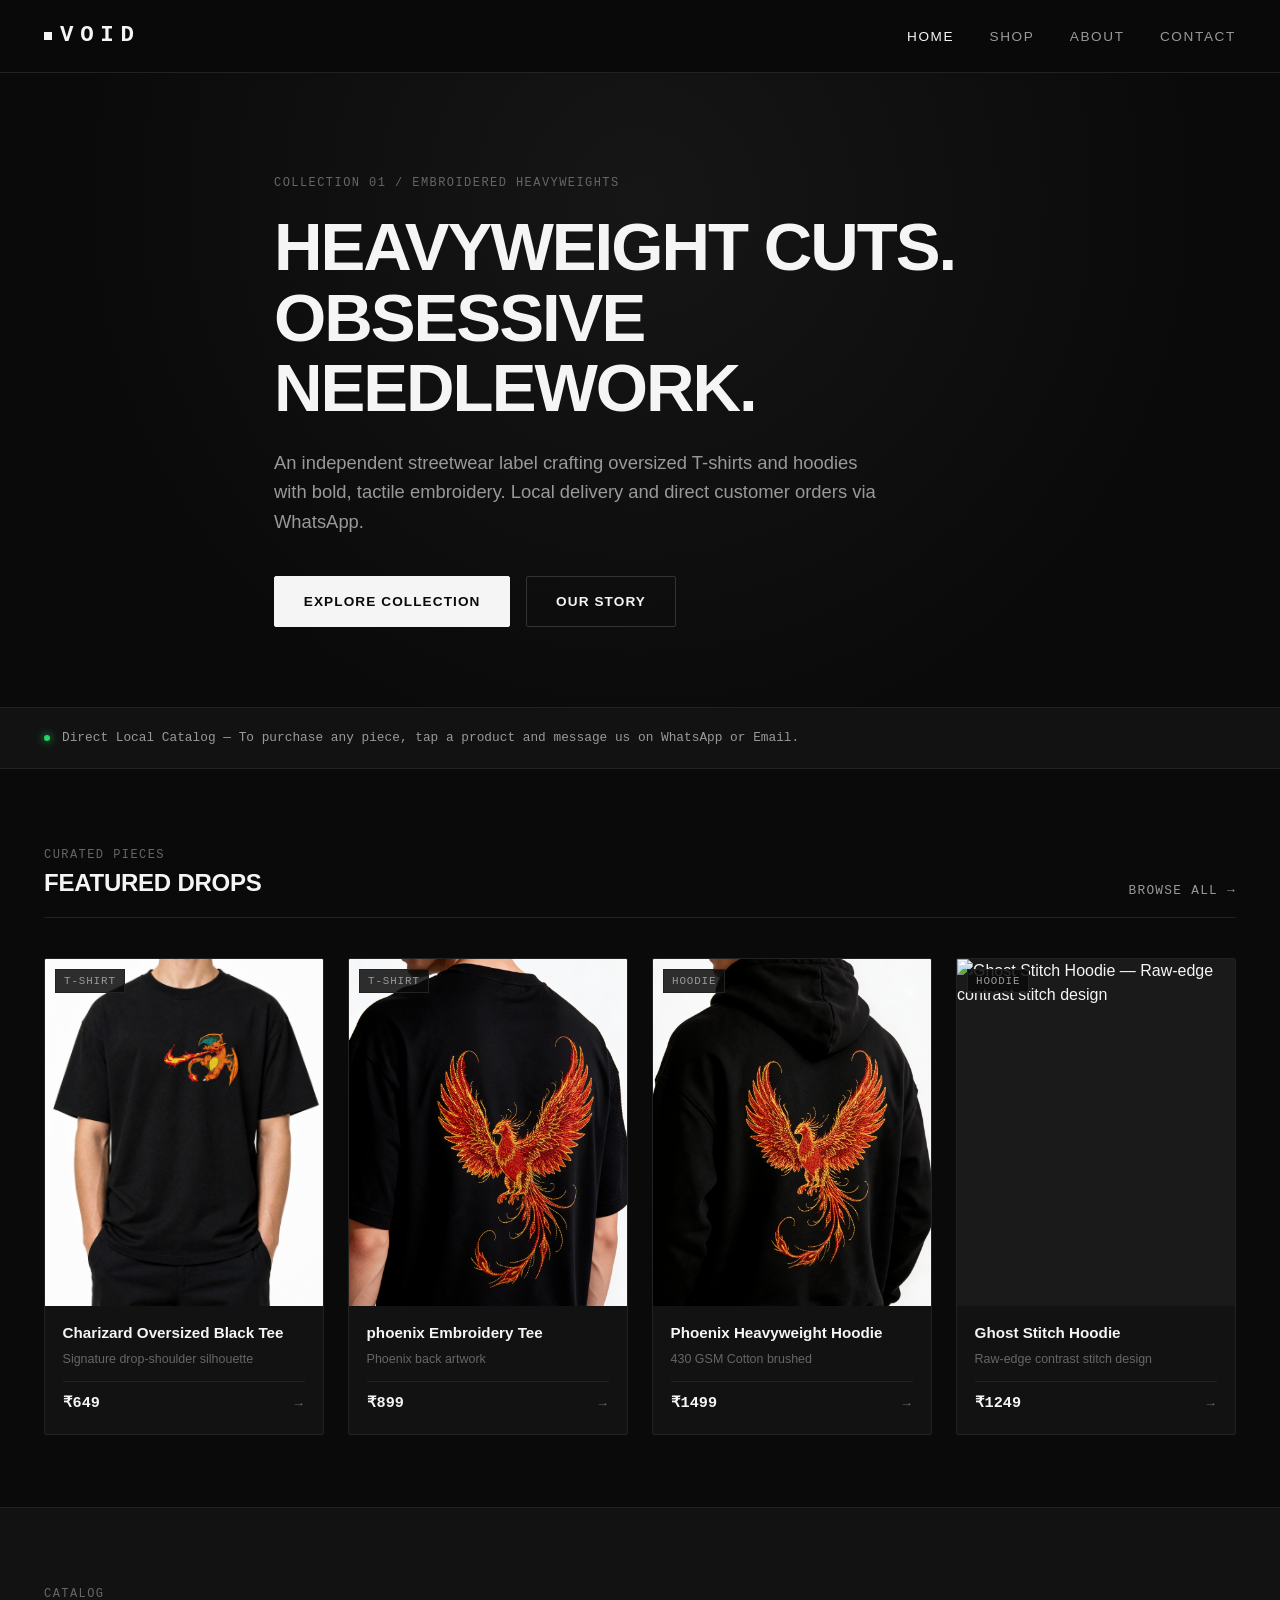
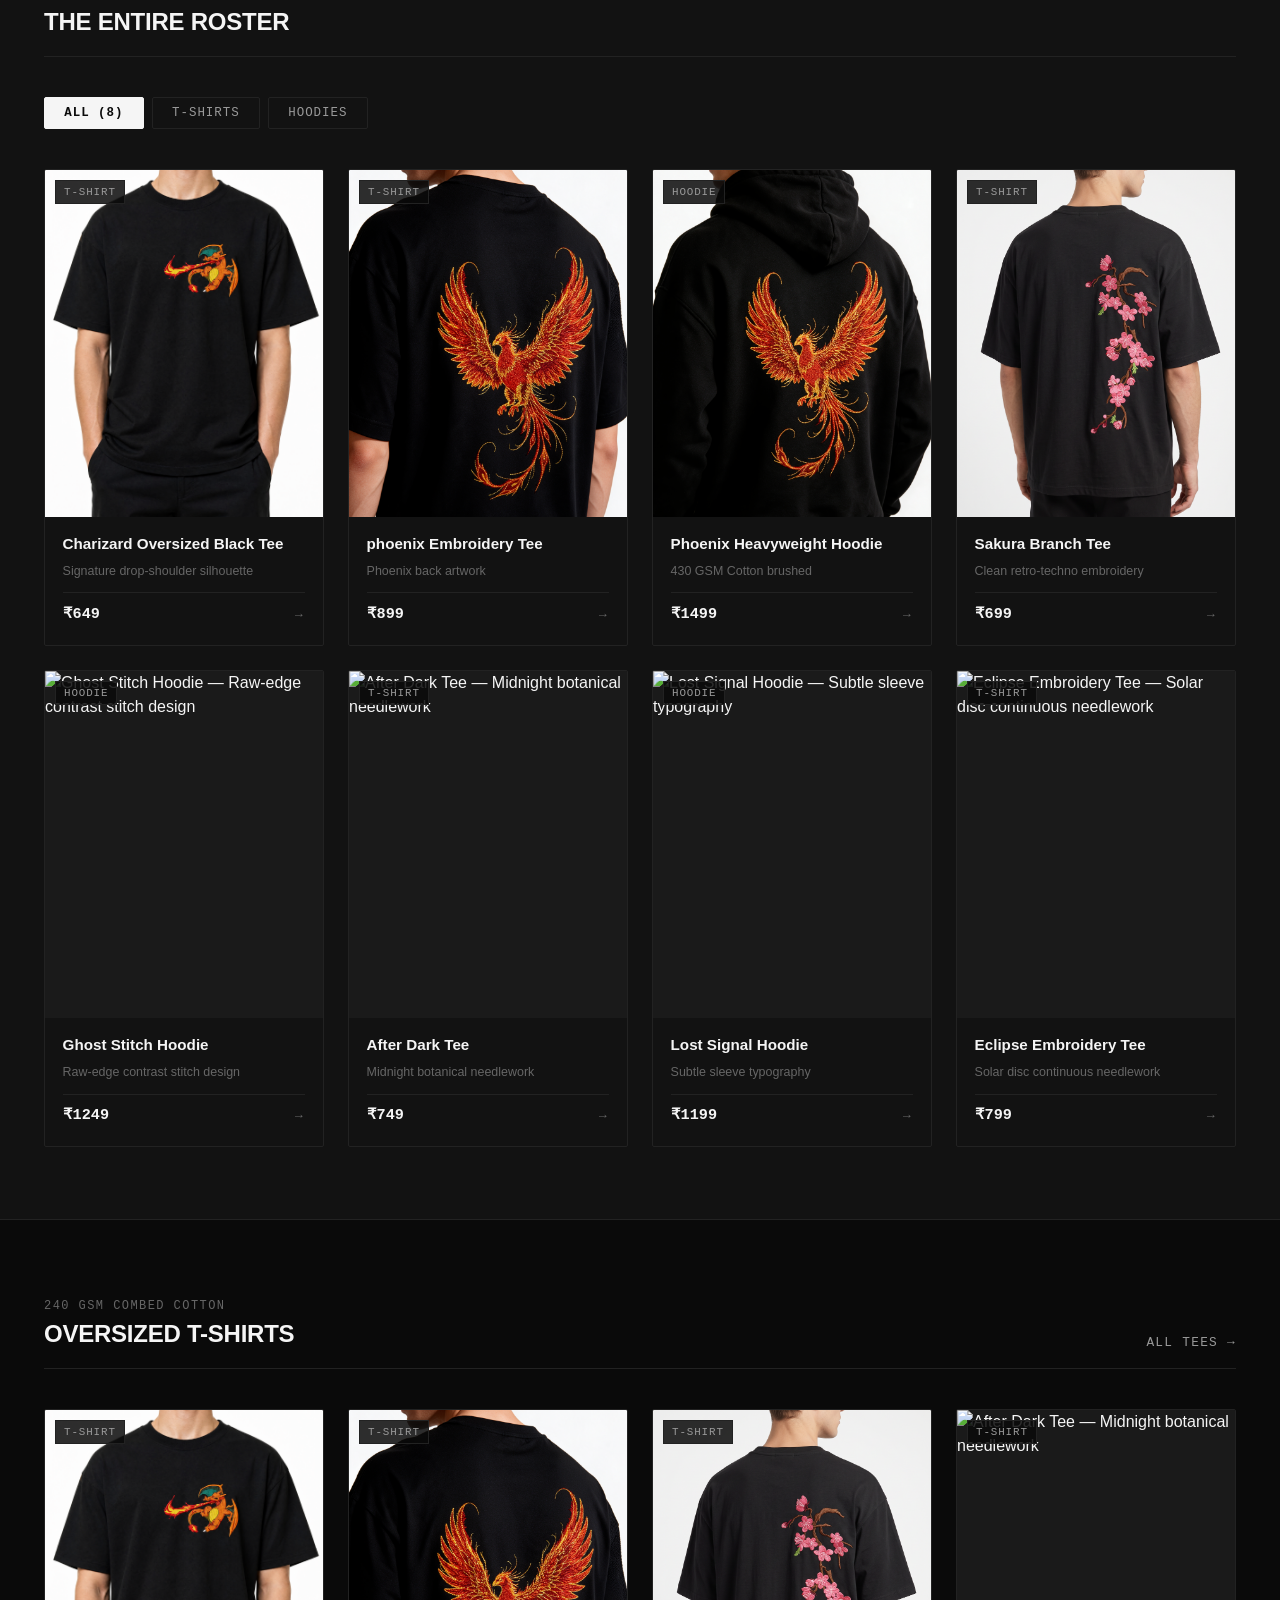
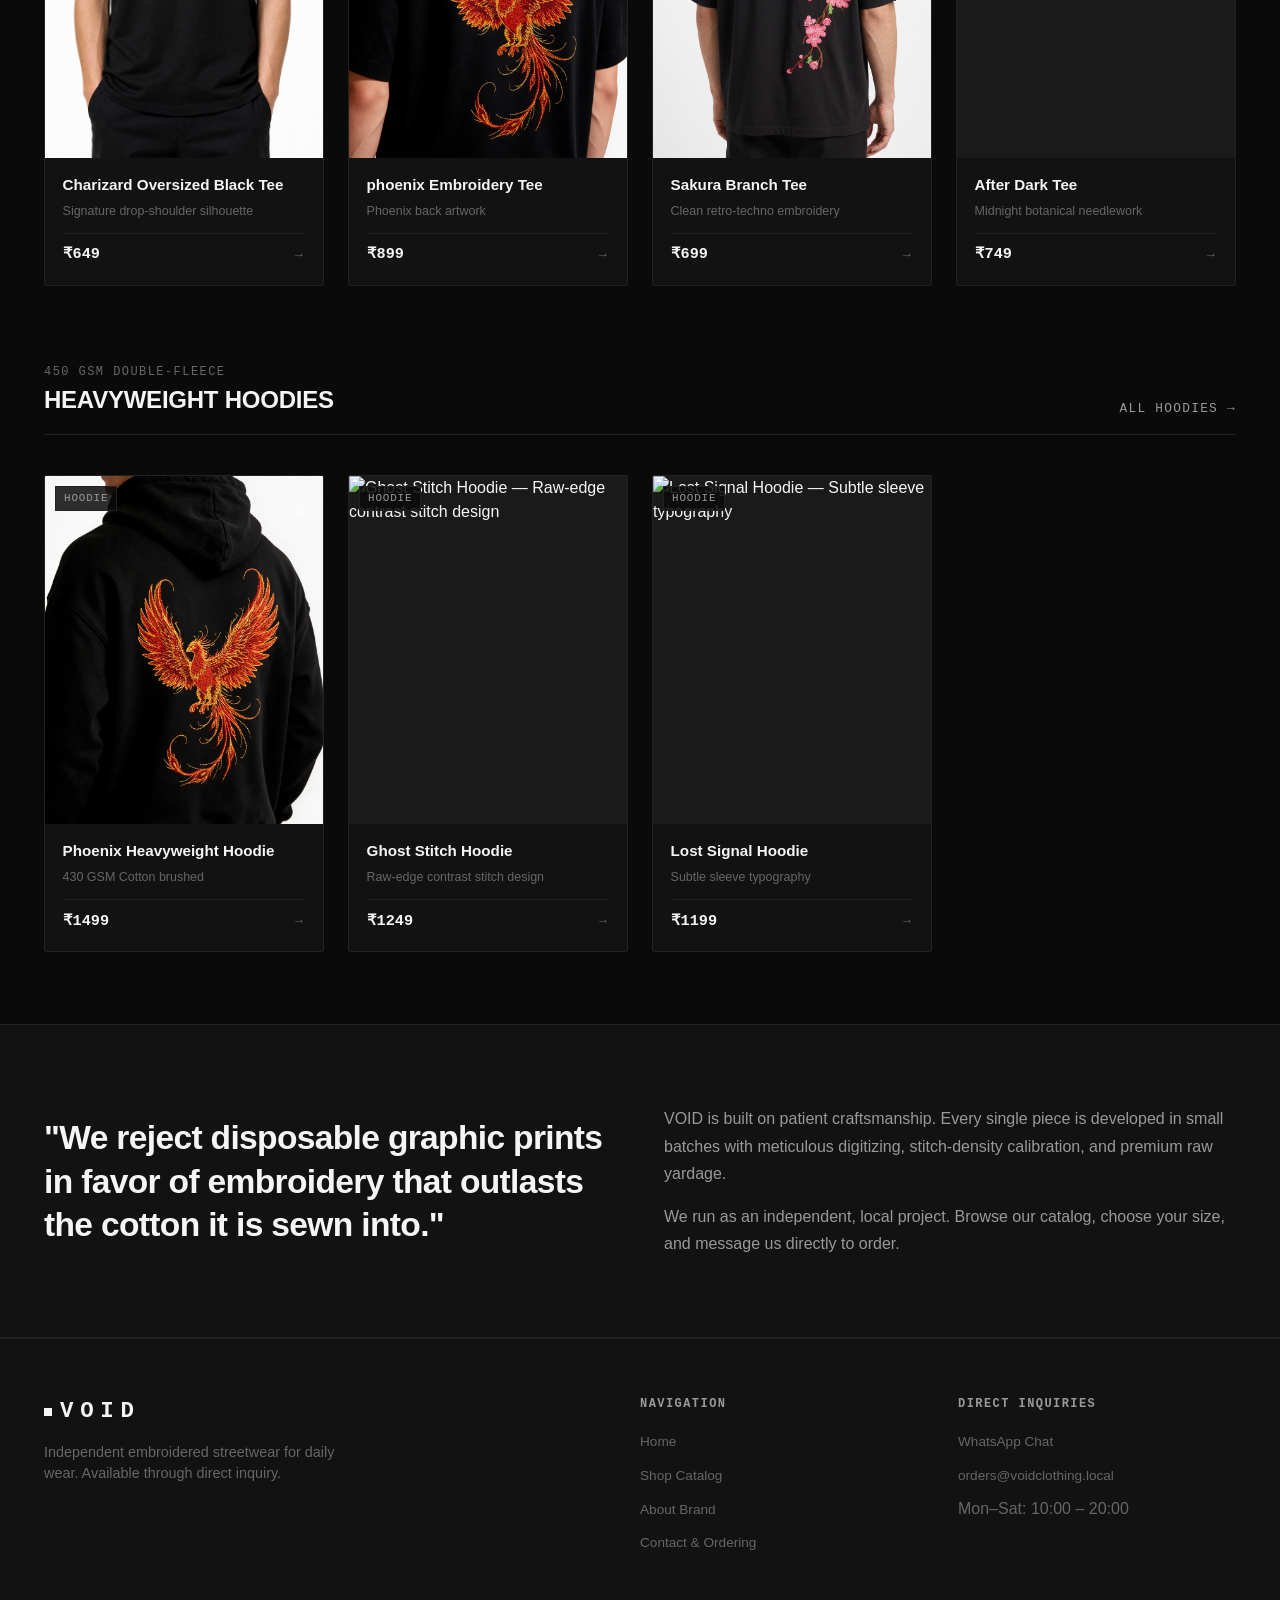
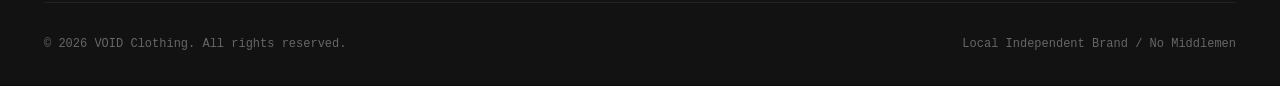
==== index.html @ 559bac2e "Initial commit" ====
<!DOCTYPE html>
<html lang="en">
<head>
  <meta charset="UTF-8">
  <meta name="viewport" content="width=device-width, initial-scale=1.0">
  <title>VOID — Modern Embroidered Streetwear</title>
  <meta name="description" content="VOID is an independent clothing label focused on oversized embroidered T-shirts and heavyweight hoodies. Catalog for local sales.">
  <link rel="stylesheet" href="css/style.css">
</head>
<body>

  <!-- Navigation -->
  <header class="site-header">
    <div class="container nav-wrapper">
      <a href="index.html" class="brand-logo" aria-label="VOID Home">VOID</a>
      <button class="nav-toggle" aria-label="Toggle navigation menu" aria-expanded="false">
        <span></span>
        <span></span>
      </button>
      <nav>
        <ul class="nav-links">
          <li><a href="index.html" class="nav-link active">Home</a></li>
          <li><a href="shop.html" class="nav-link">Shop</a></li>
          <li><a href="about.html" class="nav-link">About</a></li>
          <li><a href="contact.html" class="nav-link">Contact</a></li>
        </ul>
      </nav>
    </div>
  </header>

  <main>
    <!-- Hero Section -->
    <section class="hero">
      <div class="container hero-content">
        <span class="mono-tag">Collection 01 / Embroidered Heavyweights</span>
        <h1 class="hero-headline">Heavyweight cuts.<br>Obsessive needlework.</h1>
        <p class="hero-description">
          An independent streetwear label crafting oversized T-shirts and hoodies with bold, tactile embroidery. Local delivery and direct customer orders via WhatsApp.
        </p>
        <div class="hero-actions">
          <a href="shop.html" class="btn btn-primary">Explore Collection</a>
          <a href="about.html" class="btn btn-outline">Our Story</a>
        </div>
      </div>
    </section>

    <!-- Notice Banner -->
    <aside class="local-notice-strip">
      <div class="container" style="display:flex; align-items:center; gap:0.75rem;">
        <span class="indicator-dot"></span>
        <span>Direct Local Catalog — To purchase any piece, tap a product and message us on WhatsApp or Email.</span>
      </div>
    </aside>

    <!-- Featured Section -->
    <section class="section">
      <div class="container">
        <div class="section-header">
          <div>
            <span class="mono-tag">Curated Pieces</span>
            <h2 class="section-title">Featured Drops</h2>
          </div>
          <a href="shop.html" class="view-all-link">Browse All →</a>
        </div>
        <div id="featured-grid" class="product-grid"></div>
      </div>
    </section>

    <!-- Catalog Section with Category Filter -->
    <section id="catalog" class="section" style="background-color: var(--bg-surface); border-top: 1px solid var(--border-subtle); border-bottom: 1px solid var(--border-subtle);">
      <div class="container">
        <div class="section-header">
          <div>
            <span class="mono-tag">Catalog</span>
            <h2 class="section-title">The Entire Roster</h2>
          </div>
        </div>

        <div class="filter-tabs">
          <button class="filter-btn active" data-category="all" type="button">All (8)</button>
          <button class="filter-btn" data-category="t-shirts" type="button">T-Shirts</button>
          <button class="filter-btn" data-category="hoodies" type="button">Hoodies</button>
        </div>

        <div id="shop-grid" class="product-grid"></div>
      </div>
    </section>

    <!-- T-Shirts Specific Showcase -->
    <section class="section">
      <div class="container">
        <div class="section-header">
          <div>
            <span class="mono-tag">240 GSM Combed Cotton</span>
            <h2 class="section-title">Oversized T-Shirts</h2>
          </div>
          <a href="shop.html" class="view-all-link">All Tees →</a>
        </div>
        <div id="tshirts-grid" class="product-grid"></div>
      </div>
    </section>

    <!-- Hoodies Specific Showcase -->
    <section class="section" style="padding-top: 0;">
      <div class="container">
        <div class="section-header">
          <div>
            <span class="mono-tag">450 GSM Double-Fleece</span>
            <h2 class="section-title">Heavyweight Hoodies</h2>
          </div>
          <a href="shop.html" class="view-all-link">All Hoodies →</a>
        </div>
        <div id="hoodies-grid" class="product-grid"></div>
      </div>
    </section>

    <!-- Brand Statement / Manifesto -->
    <section class="manifesto-section">
      <div class="container">
        <div class="manifesto-grid">
          <div class="manifesto-quote">
            "We reject disposable graphic prints in favor of embroidery that outlasts the cotton it is sewn into."
          </div>
          <div class="manifesto-body">
            <p>
              VOID is built on patient craftsmanship. Every single piece is developed in small batches with meticulous digitizing, stitch-density calibration, and premium raw yardage.
            </p>
            <p>
              We run as an independent, local project. Browse our catalog, choose your size, and message us directly to order.
            </p>
          </div>
        </div>
      </div>
    </section>
  </main>

  <!-- Footer -->
  <footer class="site-footer">
    <div class="container">
      <div class="footer-top">
        <div class="footer-brand">
          <span class="brand-logo">VOID</span>
          <p>Independent embroidered streetwear for daily wear. Available through direct inquiry.</p>
        </div>
        <div>
          <h3 class="footer-col-title">Navigation</h3>
          <ul class="footer-nav">
            <li><a href="index.html">Home</a></li>
            <li><a href="shop.html">Shop Catalog</a></li>
            <li><a href="about.html">About Brand</a></li>
            <li><a href="contact.html">Contact & Ordering</a></li>
          </ul>
        </div>
        <div>
          <h3 class="footer-col-title">Direct Inquiries</h3>
          <ul class="footer-nav">
            <li><a href="https://wa.me/919876543210" target="_blank" rel="noopener">WhatsApp Chat</a></li>
            <li><a href="mailto:orders@voidclothing.local">orders@voidclothing.local</a></li>
            <li><span style="color:var(--text-muted);">Mon–Sat: 10:00 – 20:00</span></li>
          </ul>
        </div>
      </div>
      <div class="footer-bottom">
        <div>© <span id="current-year"></span> VOID Clothing. All rights reserved.</div>
        <div>Local Independent Brand / No Middlemen</div>
      </div>
    </div>
  </footer>

  <script src="js/products.js"></script>
  <script src="js/main.js"></script>
</body>
</html>
---- css/style.css ----
/* ==========================================================================
   VOID — Brand Design Tokens & Stylesheet
   ========================================================================== */

:root {
  --bg-primary: #0a0a0a;
  --bg-surface: #121212;
  --bg-elevated: #1a1a1a;
  --bg-highlight: #242424;

  --text-primary: #f5f5f5;
  --text-secondary: #999999;
  --text-muted: #666666;

  --border-subtle: #222222;
  --border-medium: #333333;
  --border-focus: #777777;

  --accent-whatsapp: #25d366;
  --accent-whatsapp-hover: #22bf5b;

  --font-sans: -apple-system, BlinkMacSystemFont, "Segoe UI", Roboto, "Helvetica Neue", Arial, sans-serif;
  --font-mono: "SF Mono", Monaco, "Cascadia Code", "Roboto Mono", Consolas, monospace;

  --radius-sm: 2px;
  --radius-md: 4px;

  --container-max: 1240px;
  --container-pad: 1.5rem;
  --transition: all 0.2s cubic-bezier(0.16, 1, 0.3, 1);
}

/* Reset & Base */
*, *::before, *::after {
  box-sizing: border-box;
  margin: 0;
  padding: 0;
}

html {
  font-size: 16px;
  scroll-behavior: smooth;
  background-color: var(--bg-primary);
  color: var(--text-primary);
}

body {
  font-family: var(--font-sans);
  line-height: 1.5;
  -webkit-font-smoothing: antialiased;
  min-height: 100vh;
  display: flex;
  flex-direction: column;
}

main {
  flex: 1;
}

img {
  display: block;
  max-width: 100%;
  height: auto;
}

a {
  color: inherit;
  text-decoration: none;
  transition: var(--transition);
}

button {
  font-family: inherit;
  cursor: pointer;
  border: none;
  background: none;
}

/* Layout Utilities */
.container {
  width: 100%;
  max-width: var(--container-max);
  margin-left: auto;
  margin-right: auto;
  padding-left: var(--container-pad);
  padding-right: var(--container-pad);
}

.mono-tag {
  font-family: var(--font-mono);
  font-size: 0.75rem;
  letter-spacing: 0.12em;
  text-transform: uppercase;
  color: var(--text-muted);
}

/* ==========================================================================
   Header & Navigation
   ========================================================================== */
.site-header {
  position: sticky;
  top: 0;
  z-index: 100;
  background-color: rgba(10, 10, 10, 0.92);
  backdrop-filter: blur(12px);
  -webkit-backdrop-filter: blur(12px);
  border-bottom: 1px solid var(--border-subtle);
}

.nav-wrapper {
  display: flex;
  align-items: center;
  justify-content: space-between;
  height: 72px;
}

.brand-logo {
  font-family: var(--font-mono);
  font-size: 1.4rem;
  font-weight: 800;
  letter-spacing: 0.3em;
  color: var(--text-primary);
  text-transform: uppercase;
  display: inline-flex;
  align-items: center;
  gap: 0.5rem;
}

.brand-logo::before {
  content: "";
  display: inline-block;
  width: 8px;
  height: 8px;
  background-color: var(--text-primary);
}

.nav-links {
  display: flex;
  list-style: none;
  gap: 2.2rem;
}

.nav-link {
  font-size: 0.85rem;
  letter-spacing: 0.12em;
  text-transform: uppercase;
  color: var(--text-secondary);
  font-weight: 500;
}

.nav-link:hover,
.nav-link.active {
  color: var(--text-primary);
}

.nav-toggle {
  display: none;
  flex-direction: column;
  justify-content: center;
  gap: 5px;
  width: 32px;
  height: 32px;
  padding: 4px;
}

.nav-toggle span {
  display: block;
  height: 2px;
  width: 100%;
  background-color: var(--text-primary);
  transition: var(--transition);
}

/* ==========================================================================
   Hero Section
   ========================================================================== */
.hero {
  padding: 6rem 0 5rem;
  border-bottom: 1px solid var(--border-subtle);
  background: radial-gradient(circle at 50% 20%, #161616 0%, var(--bg-primary) 70%);
}

.hero-content {
  max-width: 780px;
}

.hero-headline {
  font-size: clamp(2.4rem, 6vw, 4.2rem);
  font-weight: 800;
  line-height: 1.05;
  letter-spacing: -0.03em;
  text-transform: uppercase;
  margin: 1.2rem 0 1.5rem;
  color: var(--text-primary);
}

.hero-description {
  font-size: 1.15rem;
  color: var(--text-secondary);
  line-height: 1.6;
  max-width: 620px;
  margin-bottom: 2.5rem;
}

.hero-actions {
  display: flex;
  flex-wrap: wrap;
  gap: 1rem;
}

/* Buttons */
.btn {
  display: inline-flex;
  align-items: center;
  justify-content: center;
  gap: 0.6rem;
  padding: 0.9rem 1.8rem;
  font-size: 0.85rem;
  font-weight: 600;
  letter-spacing: 0.08em;
  text-transform: uppercase;
  border-radius: var(--radius-sm);
  transition: var(--transition);
}

.btn-primary {
  background-color: var(--text-primary);
  color: var(--bg-primary);
  border: 1px solid var(--text-primary);
}

.btn-primary:hover {
  background-color: #dcdcdc;
  border-color: #dcdcdc;
}

.btn-outline {
  background-color: transparent;
  color: var(--text-primary);
  border: 1px solid var(--border-medium);
}

.btn-outline:hover {
  border-color: var(--text-primary);
}

.btn-whatsapp {
  background-color: var(--accent-whatsapp);
  color: #05240f;
  font-weight: 700;
  border: 1px solid var(--accent-whatsapp);
}

.btn-whatsapp:hover {
  background-color: var(--accent-whatsapp-hover);
}

/* ==========================================================================
   Notice / Statement Strip
   ========================================================================== */
.local-notice-strip {
  padding: 1.25rem 0;
  border-bottom: 1px solid var(--border-subtle);
  background-color: var(--bg-surface);
  font-family: var(--font-mono);
  font-size: 0.8rem;
  color: var(--text-secondary);
  display: flex;
  align-items: center;
  gap: 1rem;
}

.indicator-dot {
  width: 6px;
  height: 6px;
  border-radius: 50%;
  background-color: var(--accent-whatsapp);
  display: inline-block;
  box-shadow: 0 0 8px var(--accent-whatsapp);
}

/* ==========================================================================
   Section Headers
   ========================================================================== */
.section {
  padding: 4.5rem 0;
}

.section-header {
  display: flex;
  align-items: flex-end;
  justify-content: space-between;
  margin-bottom: 2.5rem;
  border-bottom: 1px solid var(--border-subtle);
  padding-bottom: 1rem;
}

.section-title {
  font-size: 1.5rem;
  font-weight: 700;
  letter-spacing: -0.01em;
  text-transform: uppercase;
}

.view-all-link {
  font-family: var(--font-mono);
  font-size: 0.8rem;
  color: var(--text-secondary);
  text-transform: uppercase;
  letter-spacing: 0.1em;
}

.view-all-link:hover {
  color: var(--text-primary);
}

/* Category Filters */
.filter-tabs {
  display: flex;
  gap: 0.5rem;
  margin-bottom: 2.5rem;
  flex-wrap: wrap;
}

.filter-btn {
  padding: 0.5rem 1.2rem;
  font-family: var(--font-mono);
  font-size: 0.78rem;
  text-transform: uppercase;
  letter-spacing: 0.08em;
  color: var(--text-secondary);
  border: 1px solid var(--border-subtle);
  background-color: var(--bg-surface);
  border-radius: var(--radius-sm);
  transition: var(--transition);
}

.filter-btn:hover {
  color: var(--text-primary);
  border-color: var(--border-medium);
}

.filter-btn.active {
  background-color: var(--text-primary);
  color: var(--bg-primary);
  border-color: var(--text-primary);
  font-weight: 600;
}

/* ==========================================================================
   Product Grid & Cards
   ========================================================================== */
.product-grid {
  display: grid;
  grid-template-columns: repeat(4, 1fr);
  gap: 1.5rem;
}

.product-card {
  background-color: var(--bg-surface);
  border: 1px solid var(--border-subtle);
  border-radius: var(--radius-sm);
  overflow: hidden;
  display: flex;
  flex-direction: column;
  transition: var(--transition);
}

.product-card:hover {
  border-color: var(--border-focus);
  transform: translateY(-2px);
}

.product-card-media {
  position: relative;
  aspect-ratio: 4 / 5;
  background-color: var(--bg-elevated);
  overflow: hidden;
}

.product-card-media img {
  width: 100%;
  height: 100%;
  object-fit: cover;
  transition: transform 0.4s ease;
}

.product-card:hover .product-card-media img {
  transform: scale(1.03);
}

.card-category-tag {
  position: absolute;
  top: 10px;
  left: 10px;
  background-color: rgba(10, 10, 10, 0.85);
  padding: 3px 8px;
  font-family: var(--font-mono);
  font-size: 0.68rem;
  letter-spacing: 0.08em;
  text-transform: uppercase;
  color: var(--text-secondary);
  border: 1px solid var(--border-subtle);
}

.product-card-info {
  padding: 1rem 1.1rem 1.2rem;
  display: flex;
  flex-direction: column;
  flex-grow: 1;
}

.product-card-title {
  font-size: 0.95rem;
  font-weight: 600;
  margin-bottom: 0.35rem;
  color: var(--text-primary);
}

.product-card-tagline {
  font-size: 0.78rem;
  color: var(--text-muted);
  margin-bottom: 0.75rem;
  flex-grow: 1;
}

.product-card-footer {
  display: flex;
  align-items: center;
  justify-content: space-between;
  padding-top: 0.6rem;
  border-top: 1px solid var(--border-subtle);
}

.product-card-price {
  font-family: var(--font-mono);
  font-size: 0.95rem;
  font-weight: 600;
  color: var(--text-primary);
}

.card-arrow {
  font-size: 0.8rem;
  color: var(--text-muted);
  transition: var(--transition);
}

.product-card:hover .card-arrow {
  color: var(--text-primary);
  transform: translateX(3px);
}

/* ==========================================================================
   Product Detail Page
   ========================================================================== */
.product-detail-layout {
  display: grid;
  grid-template-columns: 1.1fr 0.9fr;
  gap: 3.5rem;
  padding: 3rem 0 5rem;
}

.gallery-container {
  display: flex;
  flex-direction: column;
  gap: 1rem;
}

.main-image-frame {
  aspect-ratio: 4 / 5;
  background-color: var(--bg-surface);
  border: 1px solid var(--border-subtle);
  overflow: hidden;
  border-radius: var(--radius-sm);
}

.main-image-frame img {
  width: 100%;
  height: 100%;
  object-fit: cover;
}

.thumbnail-row {
  display: flex;
  gap: 0.75rem;
  overflow-x: auto;
}

.thumbnail-item {
  width: 76px;
  height: 92px;
  border: 1px solid var(--border-subtle);
  border-radius: var(--radius-sm);
  background-color: var(--bg-surface);
  overflow: hidden;
  cursor: pointer;
  flex-shrink: 0;
  opacity: 0.6;
  transition: var(--transition);
}

.thumbnail-item img {
  width: 100%;
  height: 100%;
  object-fit: cover;
}

.thumbnail-item.active,
.thumbnail-item:hover {
  opacity: 1;
  border-color: var(--text-primary);
}

.product-info-panel {
  display: flex;
  flex-direction: column;
}

.product-headline-group {
  border-bottom: 1px solid var(--border-subtle);
  padding-bottom: 1.5rem;
  margin-bottom: 1.5rem;
}

.product-page-title {
  font-size: 2rem;
  font-weight: 800;
  letter-spacing: -0.02em;
  text-transform: uppercase;
  margin: 0.4rem 0 0.8rem;
}

.product-page-price {
  font-family: var(--font-mono);
  font-size: 1.4rem;
  font-weight: 700;
}

.selection-group {
  margin-bottom: 1.6rem;
}

.selection-label {
  display: flex;
  justify-content: space-between;
  margin-bottom: 0.6rem;
  font-family: var(--font-mono);
  font-size: 0.75rem;
  text-transform: uppercase;
  color: var(--text-secondary);
}

.size-selector {
  display: flex;
  gap: 0.5rem;
  flex-wrap: wrap;
}

.size-btn {
  min-width: 46px;
  height: 42px;
  padding: 0 0.75rem;
  display: inline-flex;
  align-items: center;
  justify-content: center;
  border: 1px solid var(--border-subtle);
  background-color: var(--bg-surface);
  color: var(--text-primary);
  font-family: var(--font-mono);
  font-size: 0.85rem;
  font-weight: 600;
  border-radius: var(--radius-sm);
  transition: var(--transition);
}

.size-btn:hover {
  border-color: var(--border-medium);
}

.size-btn.active {
  background-color: var(--text-primary);
  color: var(--bg-primary);
  border-color: var(--text-primary);
}

.color-chip {
  display: inline-block;
  padding: 0.35rem 0.85rem;
  border: 1px solid var(--border-subtle);
  background-color: var(--bg-surface);
  font-size: 0.85rem;
  border-radius: var(--radius-sm);
}

.meta-box {
  background-color: var(--bg-surface);
  border: 1px solid var(--border-subtle);
  padding: 1.25rem;
  border-radius: var(--radius-sm);
  margin-bottom: 1.8rem;
}

.meta-box h4 {
  font-family: var(--font-mono);
  font-size: 0.75rem;
  letter-spacing: 0.1em;
  text-transform: uppercase;
  color: var(--text-muted);
  margin-bottom: 0.4rem;
}

.meta-box p {
  font-size: 0.88rem;
  color: var(--text-secondary);
  line-height: 1.5;
}

.action-stack {
  display: flex;
  flex-direction: column;
  gap: 0.75rem;
  margin-top: 1rem;
}

.order-note {
  font-family: var(--font-mono);
  font-size: 0.75rem;
  color: var(--text-muted);
  line-height: 1.5;
  margin-top: 1.25rem;
  border-left: 2px solid var(--border-medium);
  padding-left: 0.75rem;
}

/* ==========================================================================
   Manifesto / About Block
   ========================================================================== */
.manifesto-section {
  background-color: var(--bg-surface);
  border-top: 1px solid var(--border-subtle);
  border-bottom: 1px solid var(--border-subtle);
  padding: 5rem 0;
}

.manifesto-grid {
  display: grid;
  grid-template-columns: 1fr 1fr;
  gap: 3rem;
  align-items: center;
}

.manifesto-quote {
  font-size: clamp(1.4rem, 3vw, 2.1rem);
  font-weight: 700;
  line-height: 1.3;
  letter-spacing: -0.02em;
}

.manifesto-body {
  color: var(--text-secondary);
  font-size: 1rem;
  line-height: 1.7;
}

.manifesto-body p + p {
  margin-top: 1rem;
}

/* ==========================================================================
   Contact Page Layout
   ========================================================================== */
.contact-layout {
  max-width: 680px;
  margin: 4rem auto 6rem;
  text-align: center;
}

.contact-card {
  background-color: var(--bg-surface);
  border: 1px solid var(--border-subtle);
  padding: 3rem 2rem;
  border-radius: var(--radius-sm);
  margin-top: 2rem;
}

.contact-card-actions {
  display: flex;
  flex-direction: column;
  gap: 1rem;
  margin-top: 2rem;
}

/* ==========================================================================
   Footer
   ========================================================================== */
.site-footer {
  border-top: 1px solid var(--border-subtle);
  background-color: var(--bg-surface);
  padding: 3.5rem 0 2rem;
  margin-top: auto;
}

.footer-top {
  display: grid;
  grid-template-columns: 2fr 1fr 1fr;
  gap: 2.5rem;
  margin-bottom: 3rem;
}

.footer-brand p {
  color: var(--text-muted);
  font-size: 0.9rem;
  max-width: 320px;
  margin-top: 0.8rem;
}

.footer-col-title {
  font-family: var(--font-mono);
  font-size: 0.75rem;
  letter-spacing: 0.12em;
  text-transform: uppercase;
  color: var(--text-secondary);
  margin-bottom: 1rem;
}

.footer-nav {
  list-style: none;
  display: flex;
  flex-direction: column;
  gap: 0.6rem;
}

.footer-nav a {
  font-size: 0.85rem;
  color: var(--text-muted);
}

.footer-nav a:hover {
  color: var(--text-primary);
}

.footer-bottom {
  border-top: 1px solid var(--border-subtle);
  padding-top: 2rem;
  display: flex;
  justify-content: space-between;
  align-items: center;
  font-family: var(--font-mono);
  font-size: 0.75rem;
  color: var(--text-muted);
}

/* ==========================================================================
   Responsive Breakpoints
   ========================================================================== */
@media (max-width: 1024px) {
  .product-grid {
    grid-template-columns: repeat(3, 1fr);
  }
}

@media (max-width: 768px) {
  .nav-toggle {
    display: flex;
  }

  .nav-links {
    position: fixed;
    top: 72px;
    left: 0;
    width: 100%;
    background-color: var(--bg-primary);
    border-bottom: 1px solid var(--border-subtle);
    flex-direction: column;
    padding: 2rem;
    gap: 1.5rem;
    display: none;
  }

  .nav-links.open {
    display: flex;
  }

  .product-grid {
    grid-template-columns: repeat(2, 1fr);
    gap: 1rem;
  }

  .product-detail-layout {
    grid-template-columns: 1fr;
    gap: 2rem;
  }

  .manifesto-grid {
    grid-template-columns: 1fr;
    gap: 1.5rem;
  }

  .footer-top {
    grid-template-columns: 1fr;
    gap: 2rem;
  }

  .footer-bottom {
    flex-direction: column;
    gap: 1rem;
    text-align: center;
  }
}

@media (max-width: 480px) {
  :root {
    --container-pad: 1rem;
  }

  .hero {
    padding: 4rem 0 3rem;
  }

  .product-card-info {
    padding: 0.75rem;
  }
}
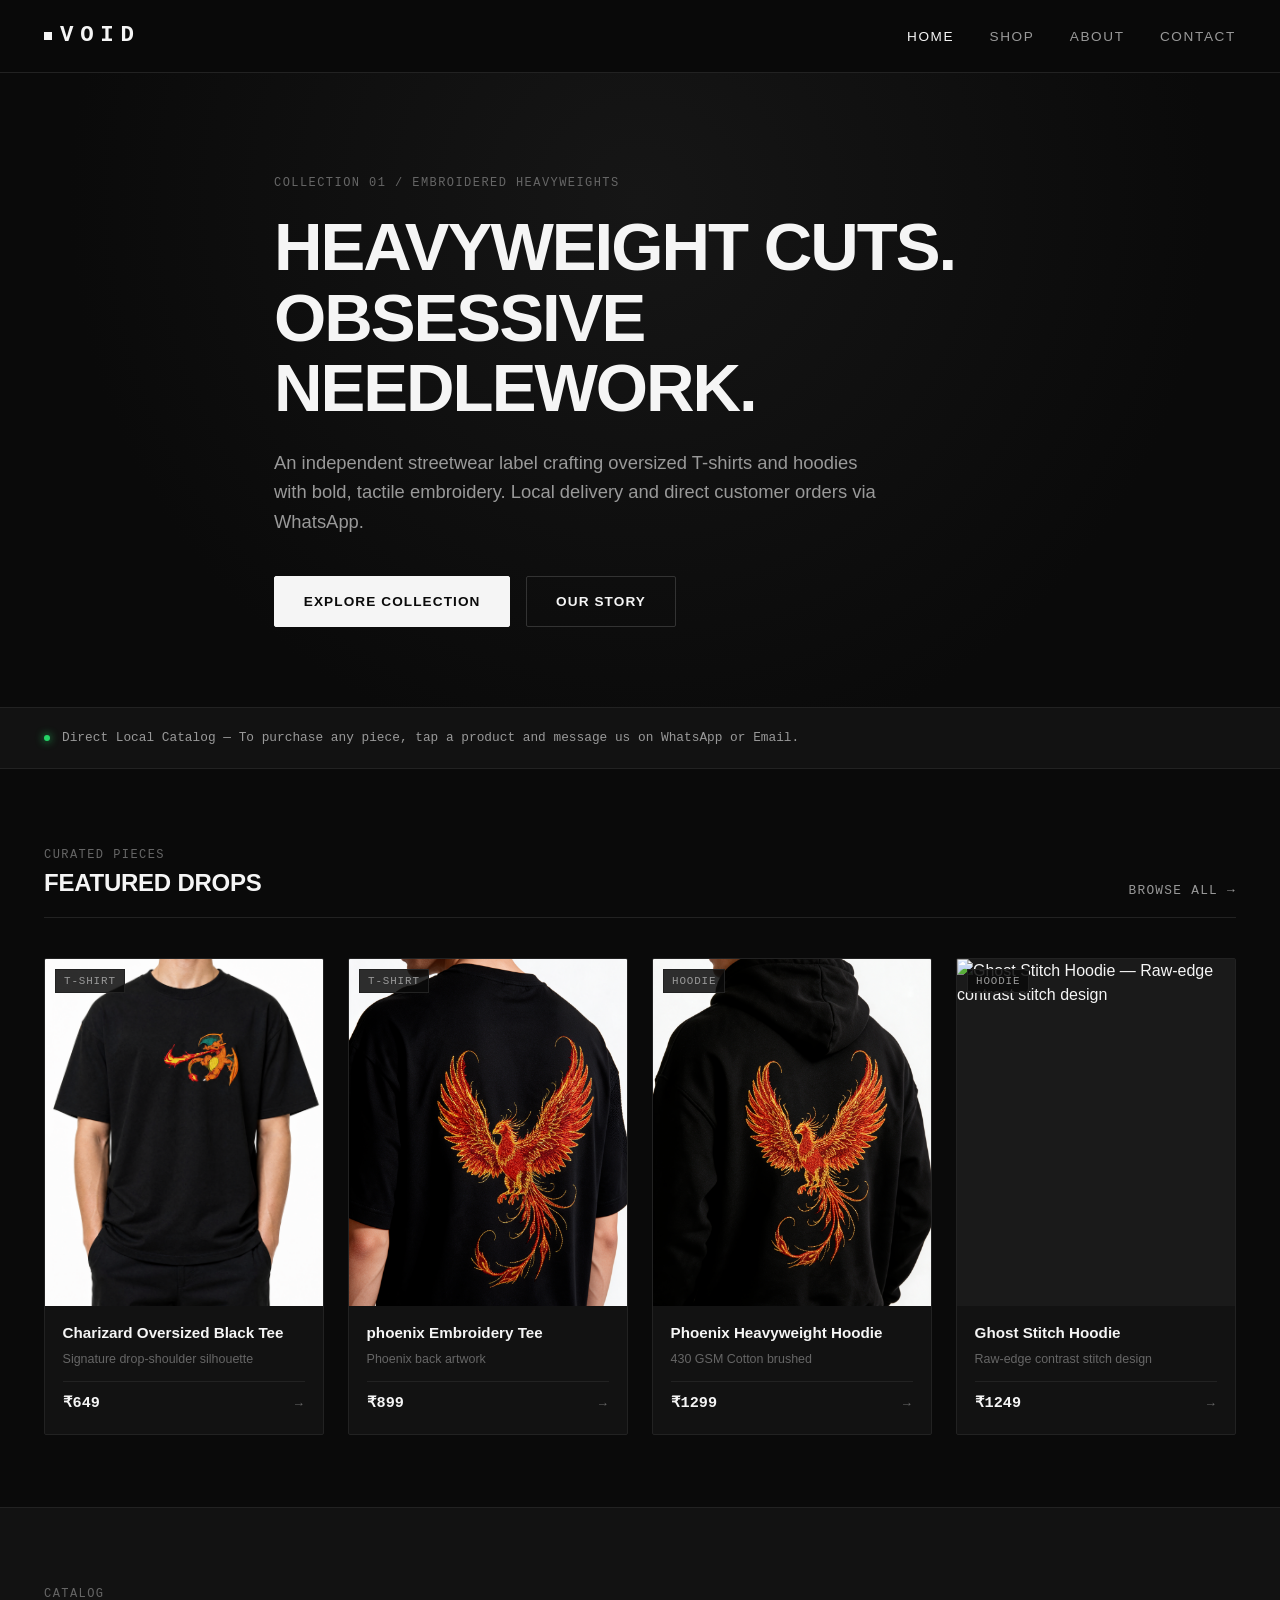
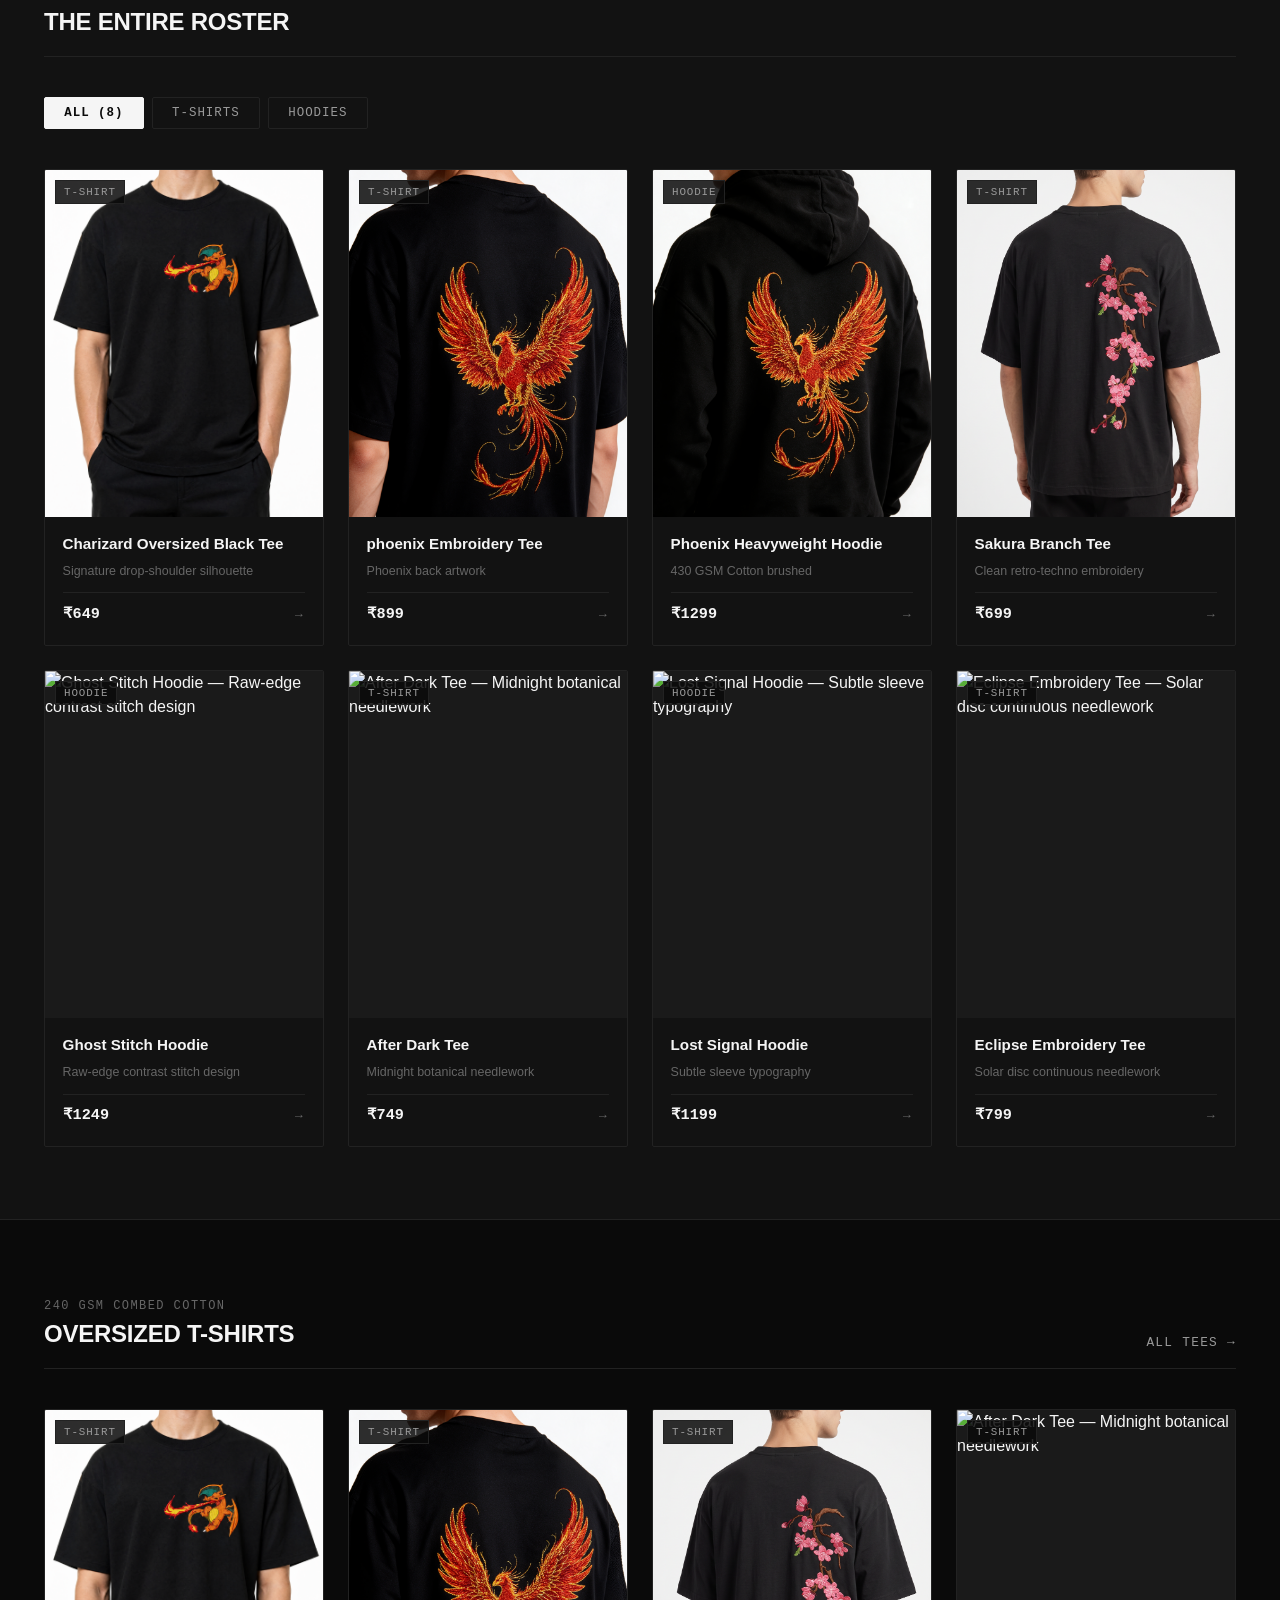
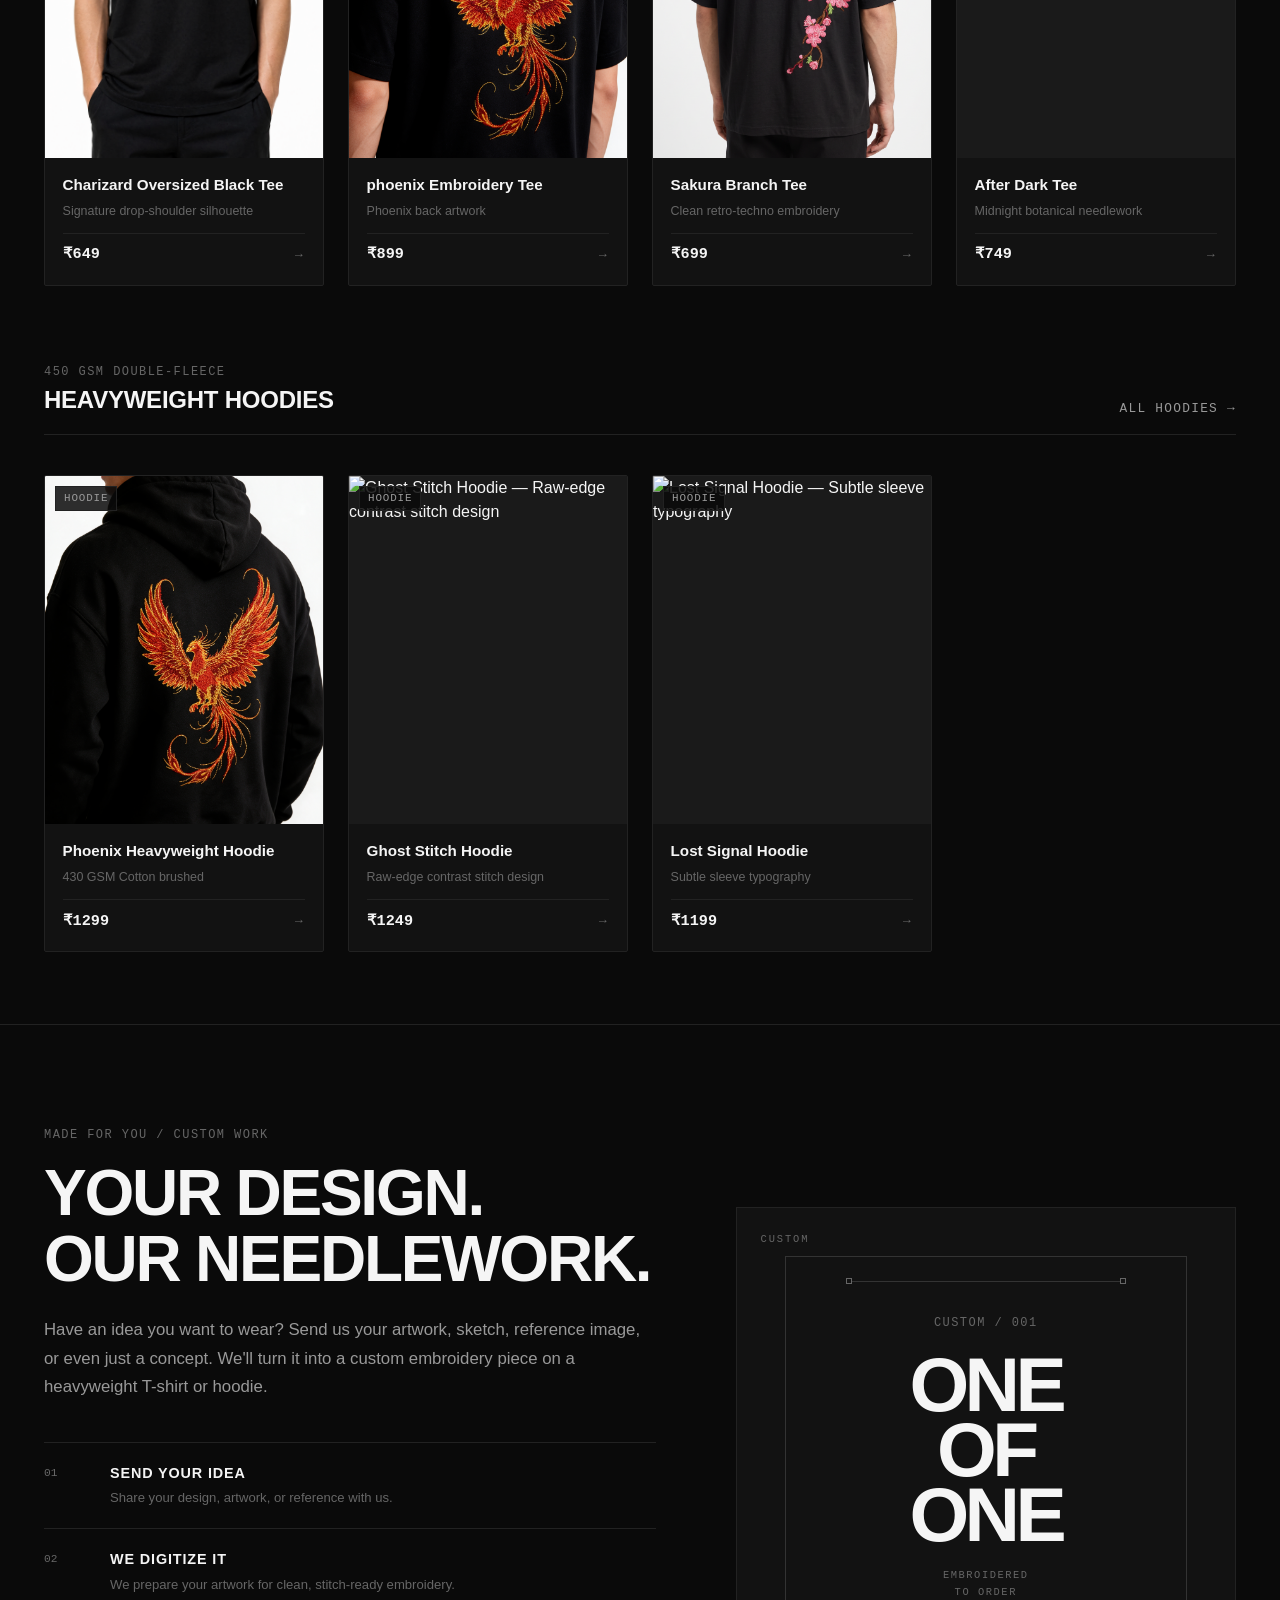
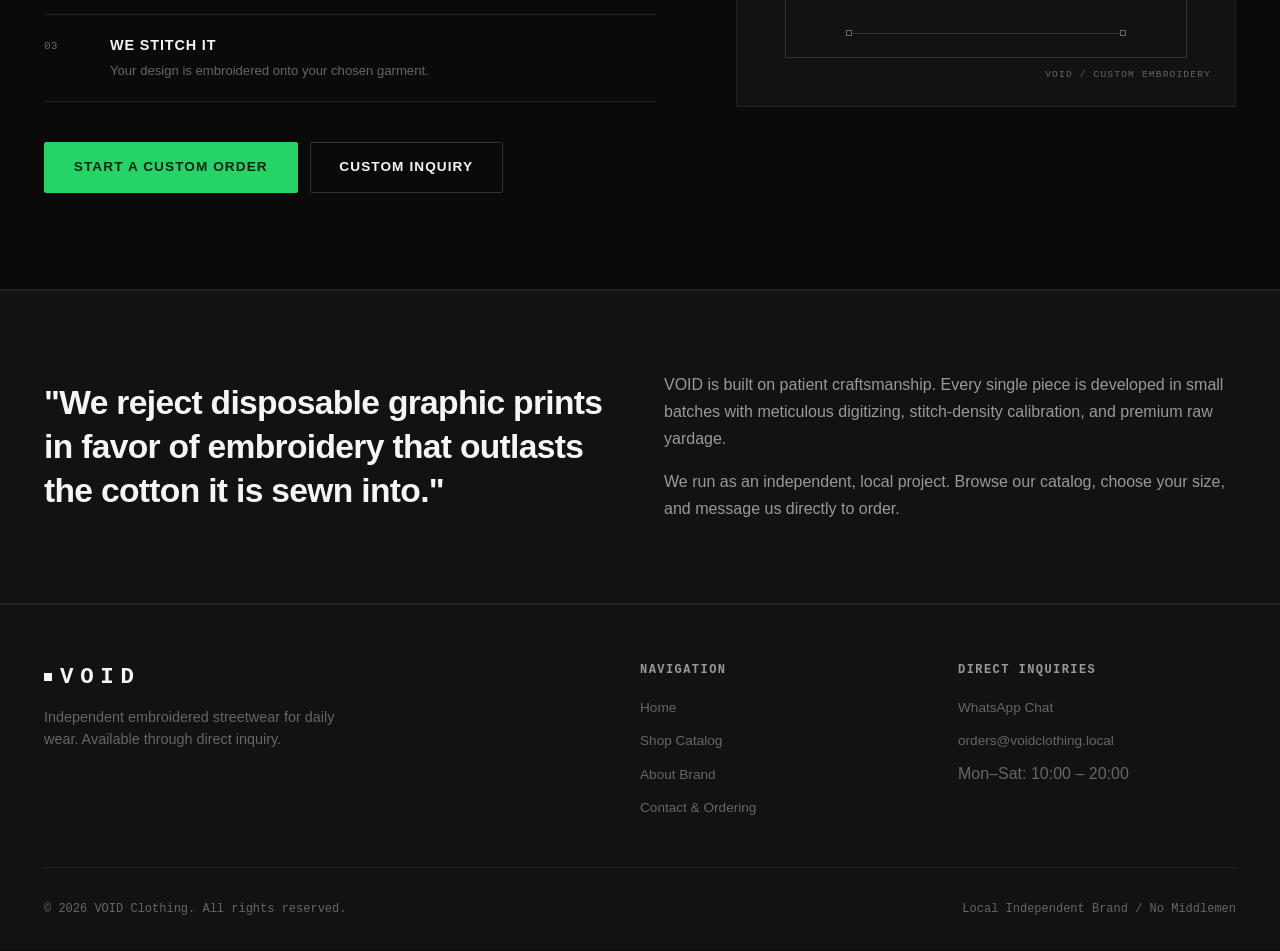
==== commit 33bbd735: "custom order section" ====
--- a/index.html
+++ b/index.html
@@ -114,6 +114,87 @@
       </div>
     </section>
 
+    <!-- Custom Embroidery Section -->
+<section class="custom-section">
+  <div class="container">
+    <div class="custom-grid">
+
+      <div class="custom-content">
+        <span class="mono-tag">Made For You / Custom Work</span>
+
+        <h2 class="custom-title">
+          Your design.<br>
+          Our needlework.
+        </h2>
+
+        <p class="custom-description">
+          Have an idea you want to wear? Send us your artwork, sketch,
+          reference image, or even just a concept. We'll turn it into
+          a custom embroidery piece on a heavyweight T-shirt or hoodie.
+        </p>
+
+        <div class="custom-features">
+          <div class="custom-feature">
+            <span class="custom-feature-number">01</span>
+            <div>
+              <h3>Send Your Idea</h3>
+              <p>Share your design, artwork, or reference with us.</p>
+            </div>
+          </div>
+
+          <div class="custom-feature">
+            <span class="custom-feature-number">02</span>
+            <div>
+              <h3>We Digitize It</h3>
+              <p>We prepare your artwork for clean, stitch-ready embroidery.</p>
+            </div>
+          </div>
+
+          <div class="custom-feature">
+            <span class="custom-feature-number">03</span>
+            <div>
+              <h3>We Stitch It</h3>
+              <p>Your design is embroidered onto your chosen garment.</p>
+            </div>
+          </div>
+        </div>
+
+        <div class="custom-actions">
+          <a
+            href="https://wa.me/918885360071?text=Hi%2C%20I'd%20like%20to%20discuss%20a%20custom%20embroidery%20design."
+            target="_blank"
+            rel="noopener"
+            class="btn btn-whatsapp"
+          >
+            Start A Custom Order
+          </a>
+
+          <a href="contact.html" class="btn btn-outline">
+            Custom Inquiry
+          </a>
+        </div>
+      </div>
+
+      <div class="custom-visual">
+        <div class="custom-visual-inner">
+          <span class="custom-stitch-line"></span>
+
+          <div class="custom-visual-text">
+            <span class="mono-tag">CUSTOM / 001</span>
+            <strong>ONE<br>OF<br>ONE</strong>
+            <span class="custom-visual-caption">
+              EMBROIDERED<br>TO ORDER
+            </span>
+          </div>
+
+          <span class="custom-stitch-line"></span>
+        </div>
+      </div>
+
+    </div>
+  </div>
+</section>
+
     <!-- Brand Statement / Manifesto -->
     <section class="manifesto-section">
       <div class="container">
--- a/css/style.css
+++ b/css/style.css
@@ -821,3 +821,225 @@
     padding: 0.75rem;
   }
 }
+
+/* ==========================================================================
+   Custom Embroidery Section
+   ========================================================================== */
+
+.custom-section {
+  padding: 6rem 0;
+  background-color: var(--bg-primary);
+  border-top: 1px solid var(--border-subtle);
+  border-bottom: 1px solid var(--border-subtle);
+}
+
+.custom-grid {
+  display: grid;
+  grid-template-columns: 1.1fr 0.9fr;
+  gap: 5rem;
+  align-items: center;
+}
+
+.custom-content {
+  max-width: 680px;
+}
+
+.custom-title {
+  font-size: clamp(2.4rem, 5vw, 4rem);
+  font-weight: 800;
+  line-height: 1.02;
+  letter-spacing: -0.035em;
+  text-transform: uppercase;
+  margin: 1rem 0 1.5rem;
+}
+
+.custom-description {
+  max-width: 600px;
+  color: var(--text-secondary);
+  font-size: 1.05rem;
+  line-height: 1.7;
+  margin-bottom: 2.5rem;
+}
+
+.custom-features {
+  display: flex;
+  flex-direction: column;
+  border-top: 1px solid var(--border-subtle);
+  margin-bottom: 2.5rem;
+}
+
+.custom-feature {
+  display: grid;
+  grid-template-columns: 50px 1fr;
+  gap: 1rem;
+  padding: 1.25rem 0;
+  border-bottom: 1px solid var(--border-subtle);
+}
+
+.custom-feature-number {
+  font-family: var(--font-mono);
+  font-size: 0.7rem;
+  color: var(--text-muted);
+  padding-top: 0.15rem;
+}
+
+.custom-feature h3 {
+  font-size: 0.9rem;
+  font-weight: 700;
+  text-transform: uppercase;
+  letter-spacing: 0.06em;
+  margin-bottom: 0.25rem;
+}
+
+.custom-feature p {
+  color: var(--text-muted);
+  font-size: 0.82rem;
+  line-height: 1.5;
+}
+
+.custom-actions {
+  display: flex;
+  flex-wrap: wrap;
+  gap: 0.75rem;
+}
+
+/* Visual panel */
+
+.custom-visual {
+  min-height: 500px;
+  background-color: var(--bg-surface);
+  border: 1px solid var(--border-subtle);
+  position: relative;
+  overflow: hidden;
+}
+
+.custom-visual::before {
+  content: "CUSTOM";
+  position: absolute;
+  top: 1.5rem;
+  left: 1.5rem;
+  font-family: var(--font-mono);
+  font-size: 0.65rem;
+  letter-spacing: 0.18em;
+  color: var(--text-muted);
+}
+
+.custom-visual::after {
+  content: "VOID / CUSTOM EMBROIDERY";
+  position: absolute;
+  bottom: 1.5rem;
+  right: 1.5rem;
+  font-family: var(--font-mono);
+  font-size: 0.6rem;
+  letter-spacing: 0.12em;
+  color: var(--text-muted);
+}
+
+.custom-visual-inner {
+  position: absolute;
+  inset: 3rem;
+  border: 1px solid var(--border-medium);
+  display: flex;
+  flex-direction: column;
+  align-items: center;
+  justify-content: center;
+  gap: 2rem;
+}
+
+.custom-stitch-line {
+  width: 70%;
+  height: 1px;
+  background-color: var(--border-medium);
+  position: relative;
+}
+
+.custom-stitch-line::before,
+.custom-stitch-line::after {
+  content: "";
+  position: absolute;
+  top: 50%;
+  width: 6px;
+  height: 6px;
+  border: 1px solid var(--text-muted);
+  background-color: var(--bg-surface);
+  transform: translateY(-50%);
+}
+
+.custom-stitch-line::before {
+  left: 0;
+}
+
+.custom-stitch-line::after {
+  right: 0;
+}
+
+.custom-visual-text {
+  text-align: center;
+  display: flex;
+  flex-direction: column;
+  align-items: center;
+  gap: 1.25rem;
+}
+
+.custom-visual-text strong {
+  font-size: clamp(3rem, 6vw, 5rem);
+  line-height: 0.85;
+  letter-spacing: -0.06em;
+  font-weight: 800;
+}
+
+.custom-visual-caption {
+  font-family: var(--font-mono);
+  font-size: 0.65rem;
+  line-height: 1.6;
+  letter-spacing: 0.15em;
+  color: var(--text-muted);
+}
+
+
+/* Responsive */
+
+@media (max-width: 768px) {
+  .custom-section {
+    padding: 4rem 0;
+  }
+
+  .custom-grid {
+    grid-template-columns: 1fr;
+    gap: 3rem;
+  }
+
+  .custom-visual {
+    min-height: 380px;
+  }
+
+  .custom-visual-inner {
+    inset: 2rem;
+  }
+}
+
+@media (max-width: 480px) {
+  .custom-title {
+    font-size: 2.4rem;
+  }
+
+  .custom-description {
+    font-size: 0.95rem;
+  }
+
+  .custom-feature {
+    grid-template-columns: 40px 1fr;
+  }
+
+  .custom-actions {
+    flex-direction: column;
+  }
+
+  .custom-actions .btn {
+    width: 100%;
+  }
+
+  .custom-visual {
+    min-height: 320px;
+  }
+}
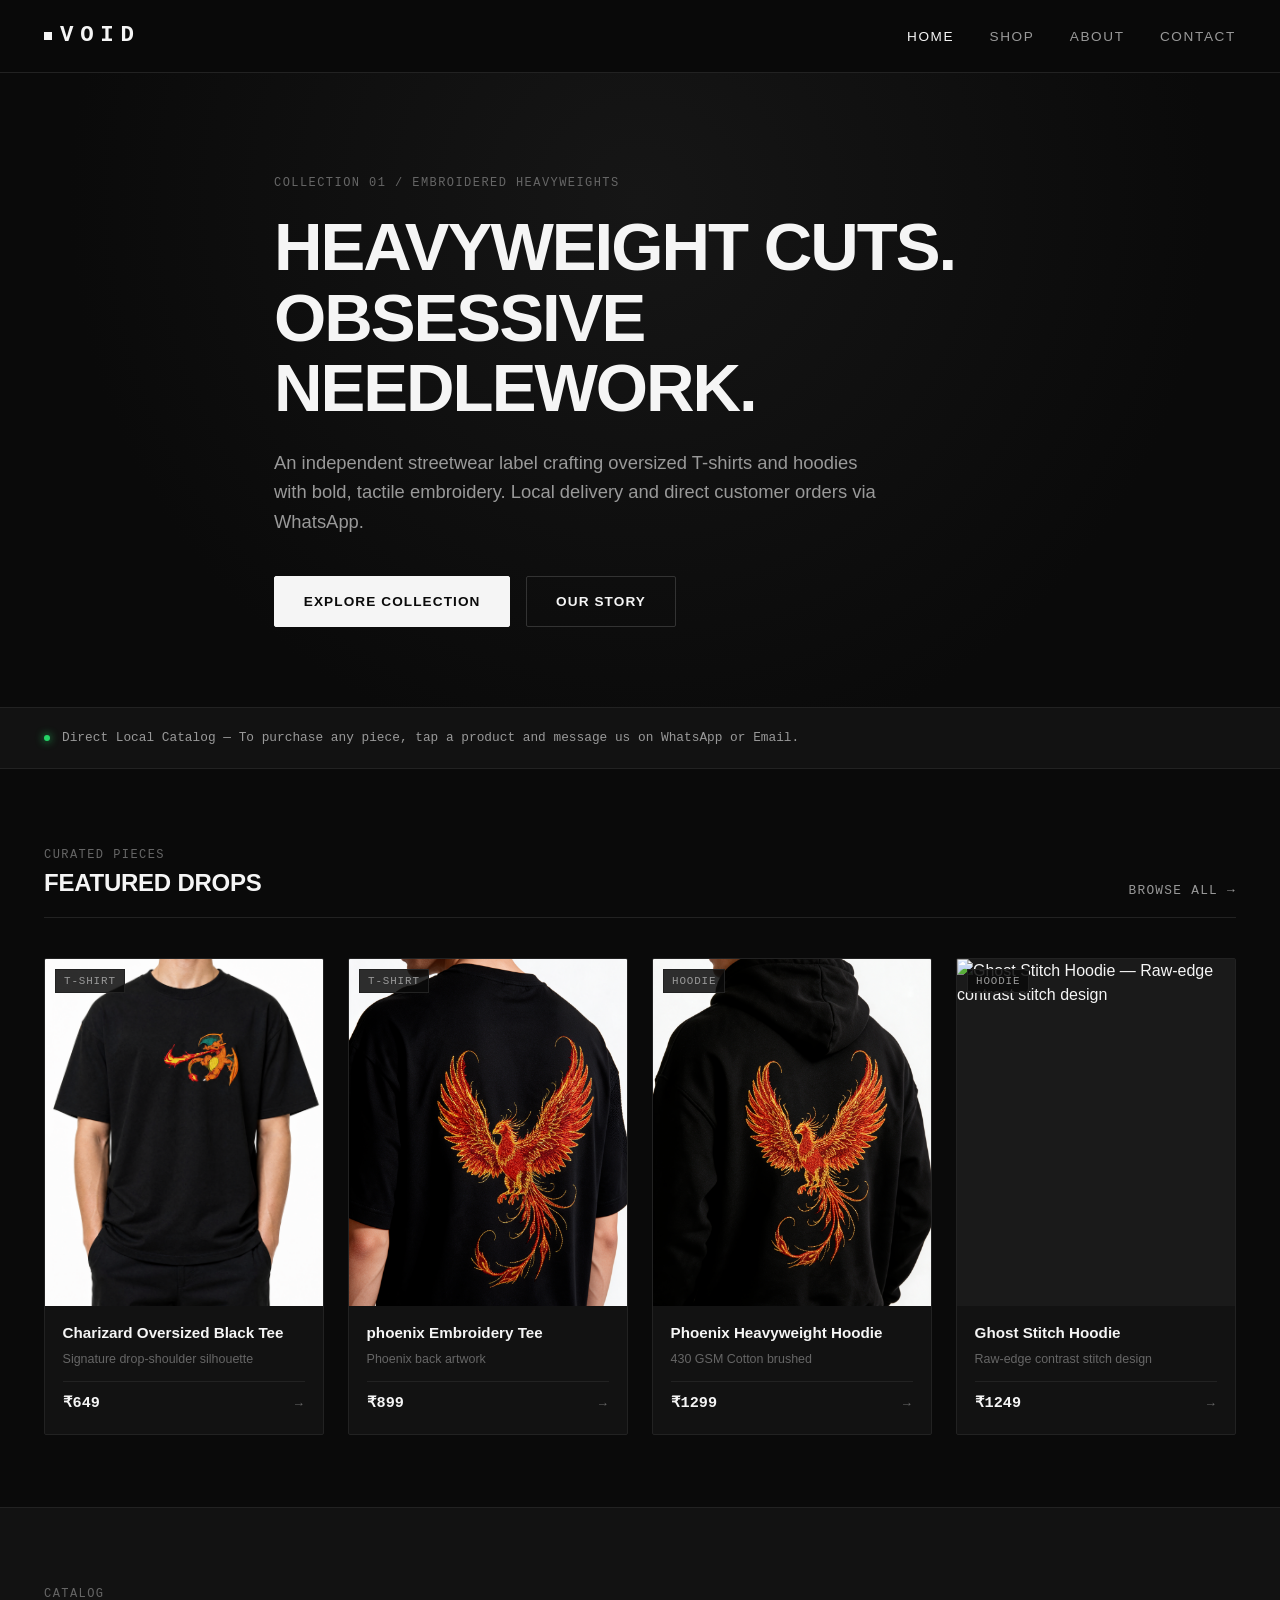
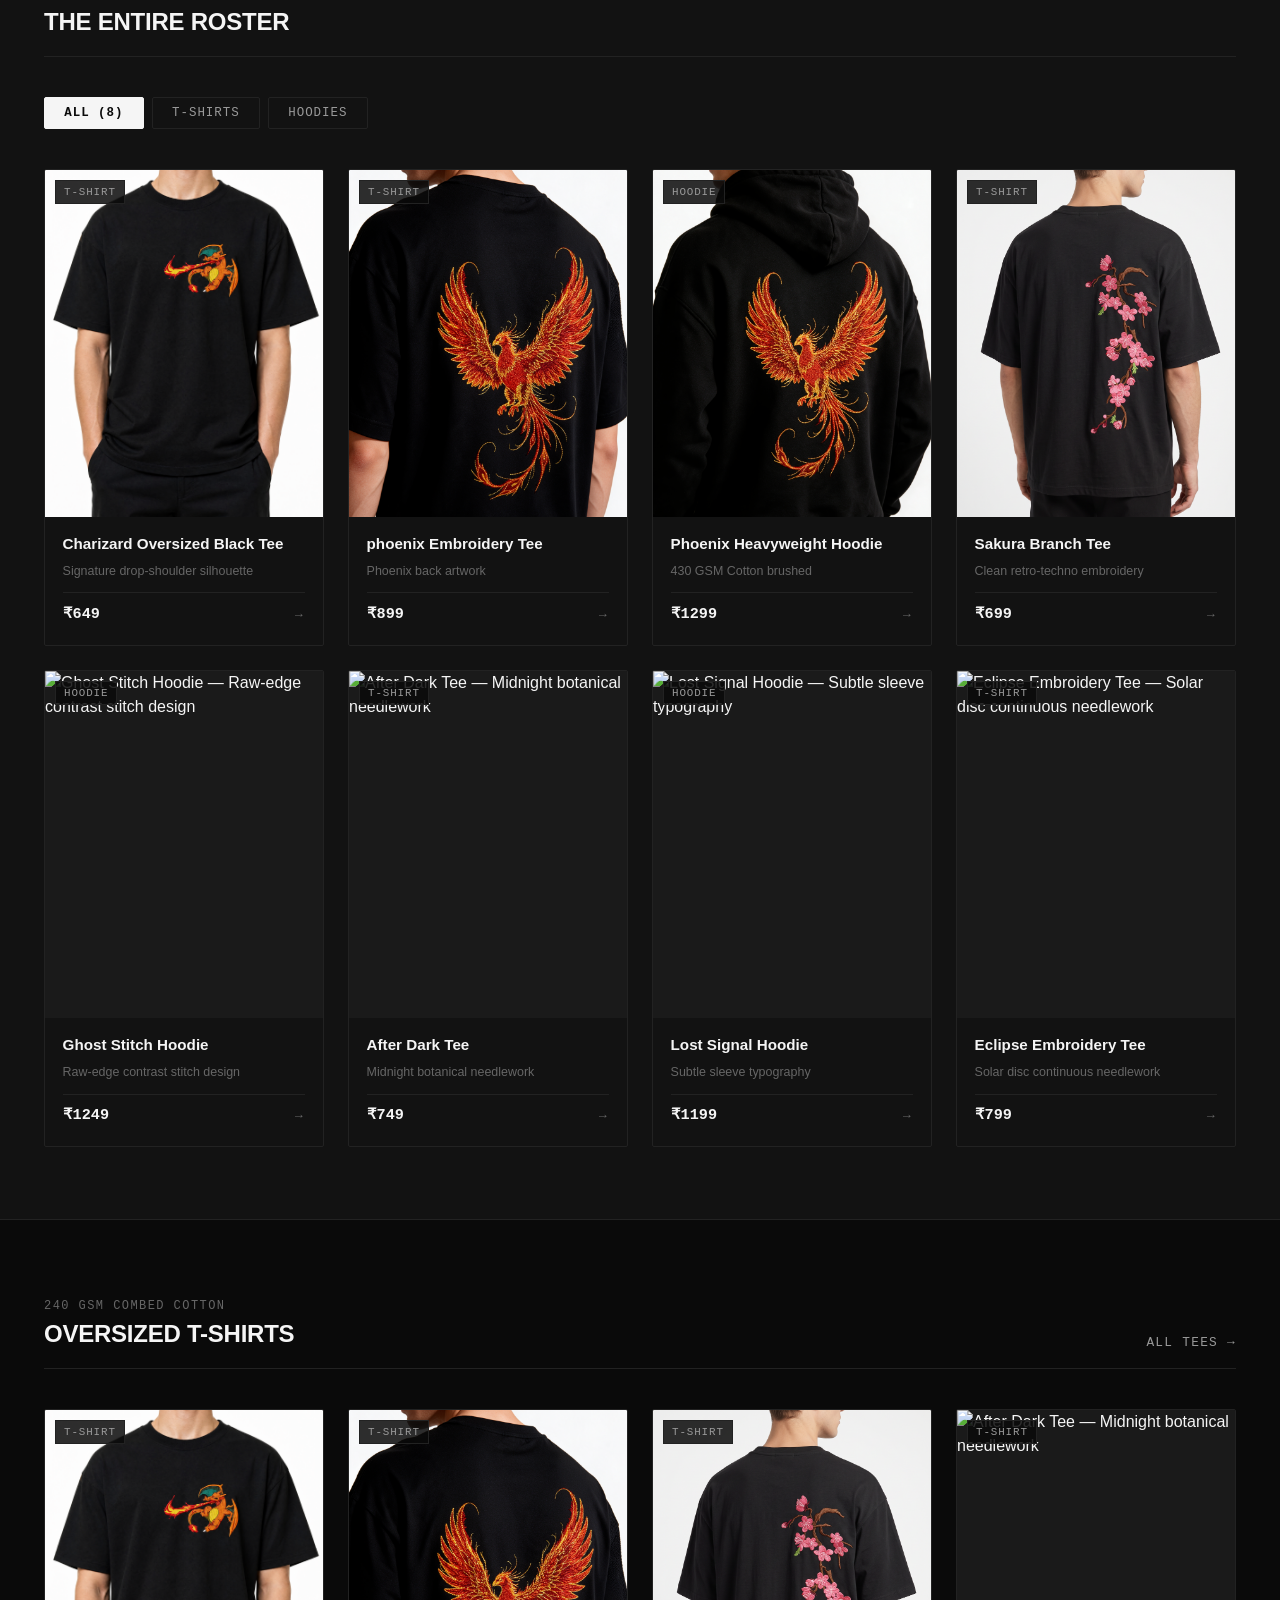
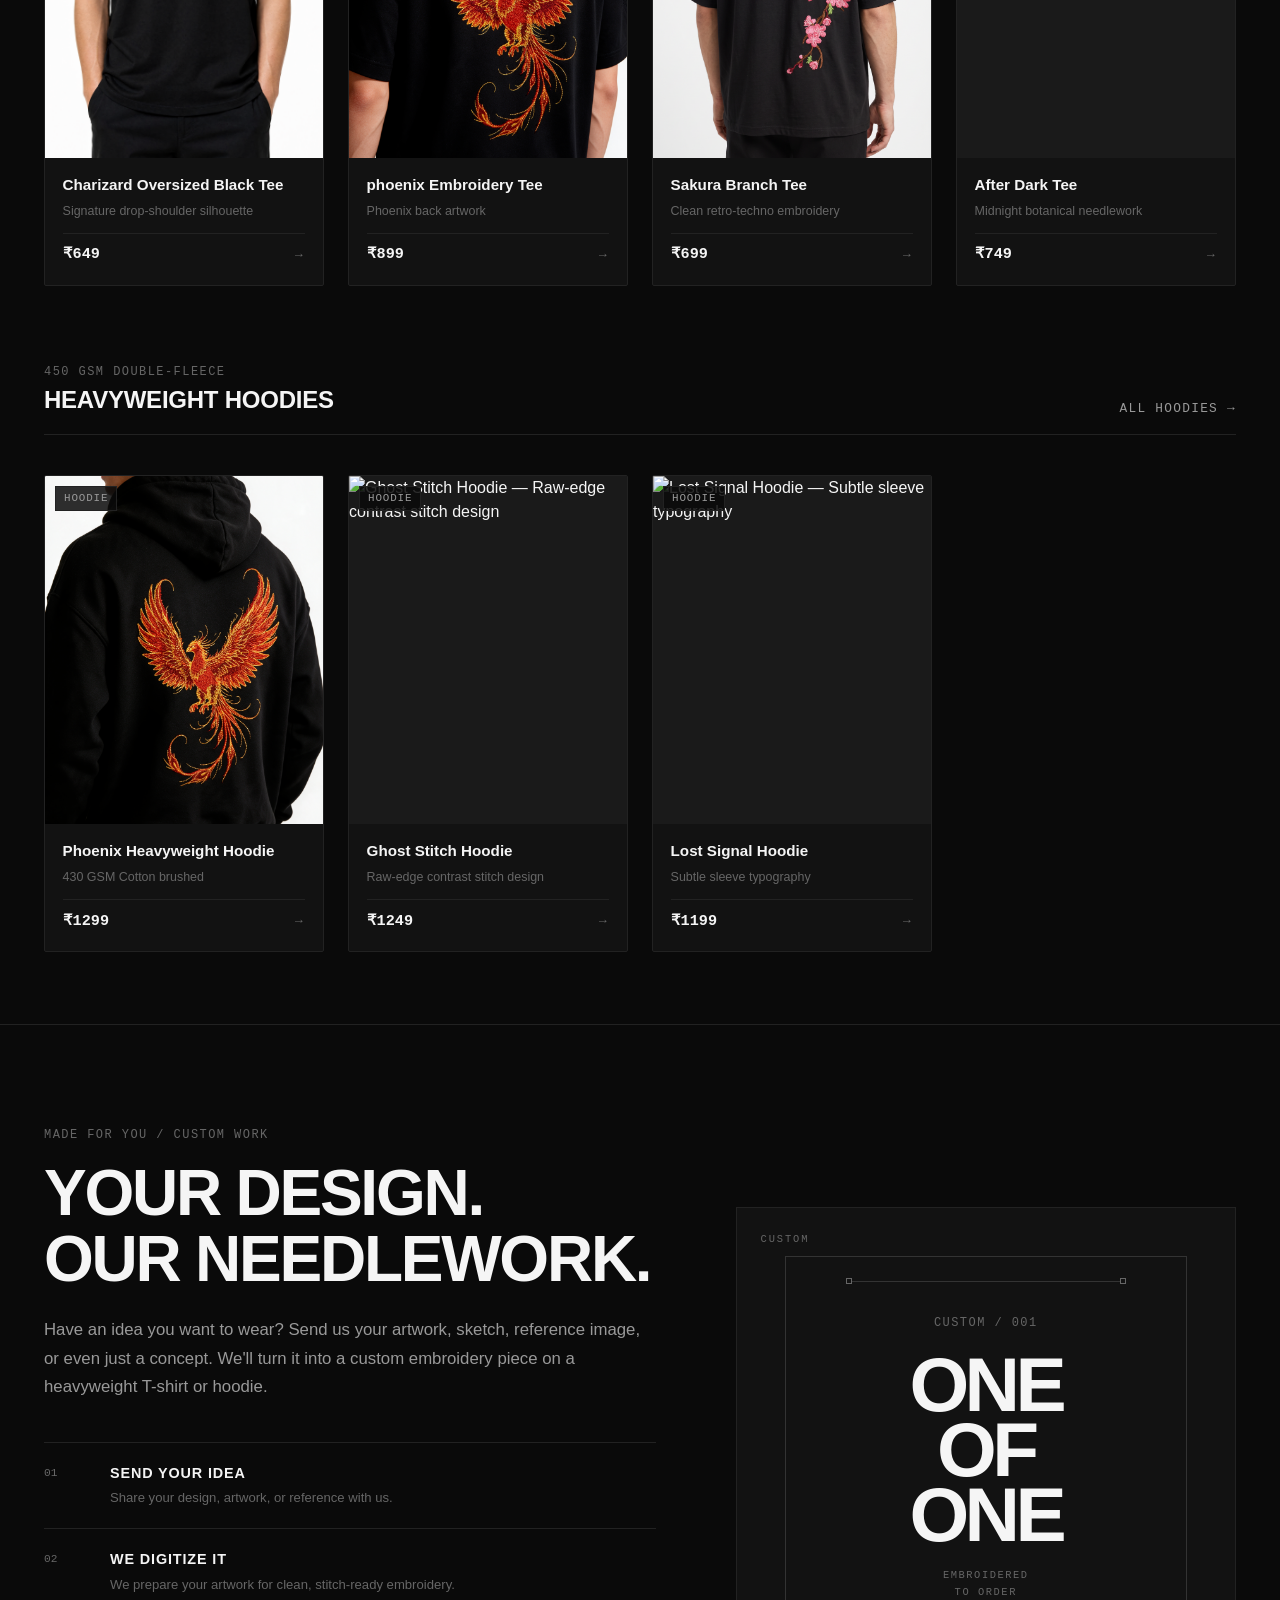
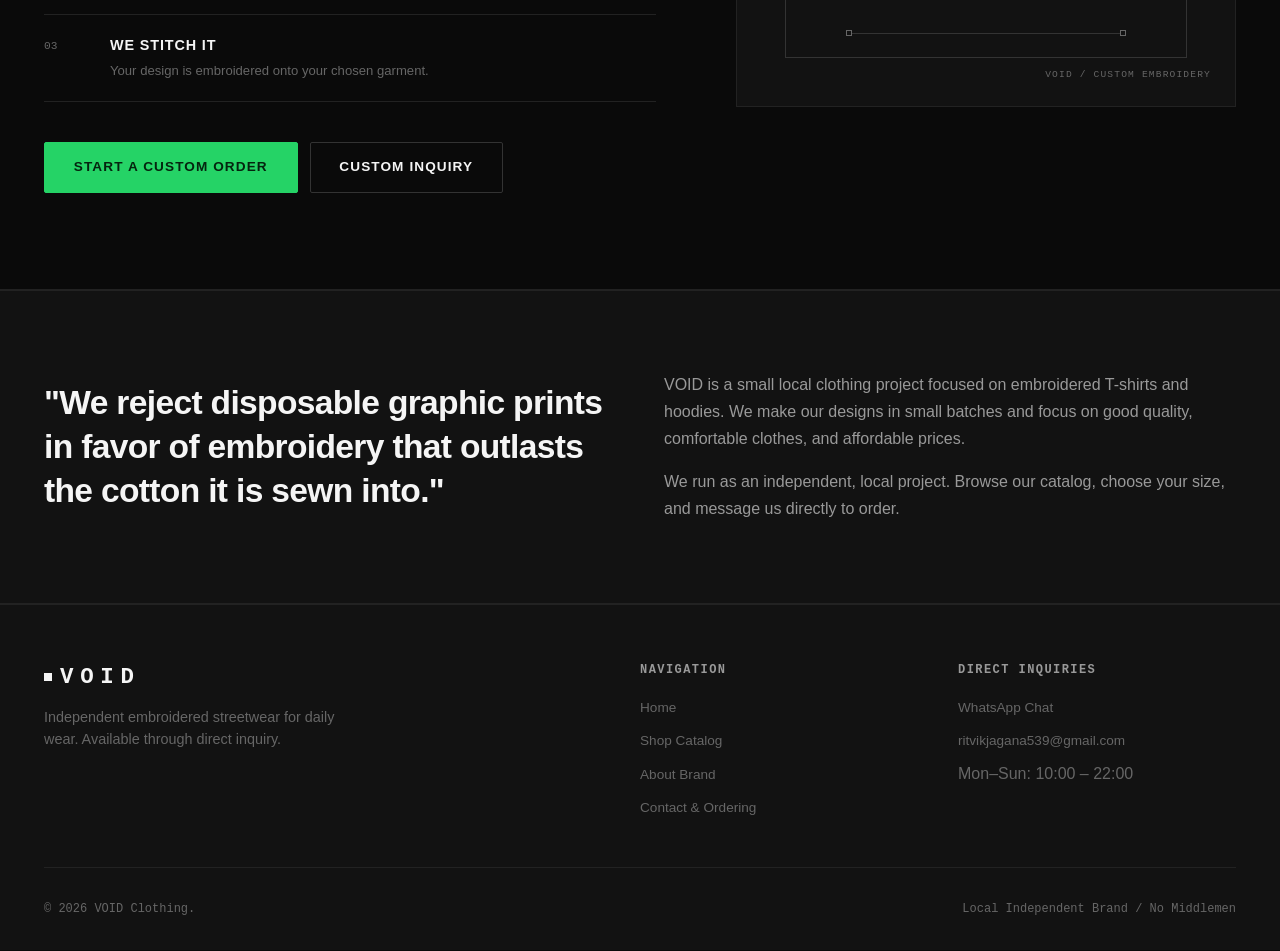
==== commit c69fecd6: "description changes" ====
--- a/index.html
+++ b/index.html
@@ -204,7 +204,7 @@
           </div>
           <div class="manifesto-body">
             <p>
-              VOID is built on patient craftsmanship. Every single piece is developed in small batches with meticulous digitizing, stitch-density calibration, and premium raw yardage.
+              VOID is a small local clothing project focused on embroidered T-shirts and hoodies. We make our designs in small batches and focus on good quality, comfortable clothes, and affordable prices.
             </p>
             <p>
               We run as an independent, local project. Browse our catalog, choose your size, and message us directly to order.
@@ -236,13 +236,13 @@
           <h3 class="footer-col-title">Direct Inquiries</h3>
           <ul class="footer-nav">
             <li><a href="https://wa.me/919876543210" target="_blank" rel="noopener">WhatsApp Chat</a></li>
-            <li><a href="mailto:orders@voidclothing.local">orders@voidclothing.local</a></li>
-            <li><span style="color:var(--text-muted);">Mon–Sat: 10:00 – 20:00</span></li>
+            <li><a href="mailto:orders@voidclothing.local">ritvikjagana539@gmail.com</a></li>
+            <li><span style="color:var(--text-muted);">Mon–Sun: 10:00 – 22:00</span></li>
           </ul>
         </div>
       </div>
       <div class="footer-bottom">
-        <div>© <span id="current-year"></span> VOID Clothing. All rights reserved.</div>
+        <div>© <span id="current-year"></span> VOID Clothing.</div>
         <div>Local Independent Brand / No Middlemen</div>
       </div>
     </div>
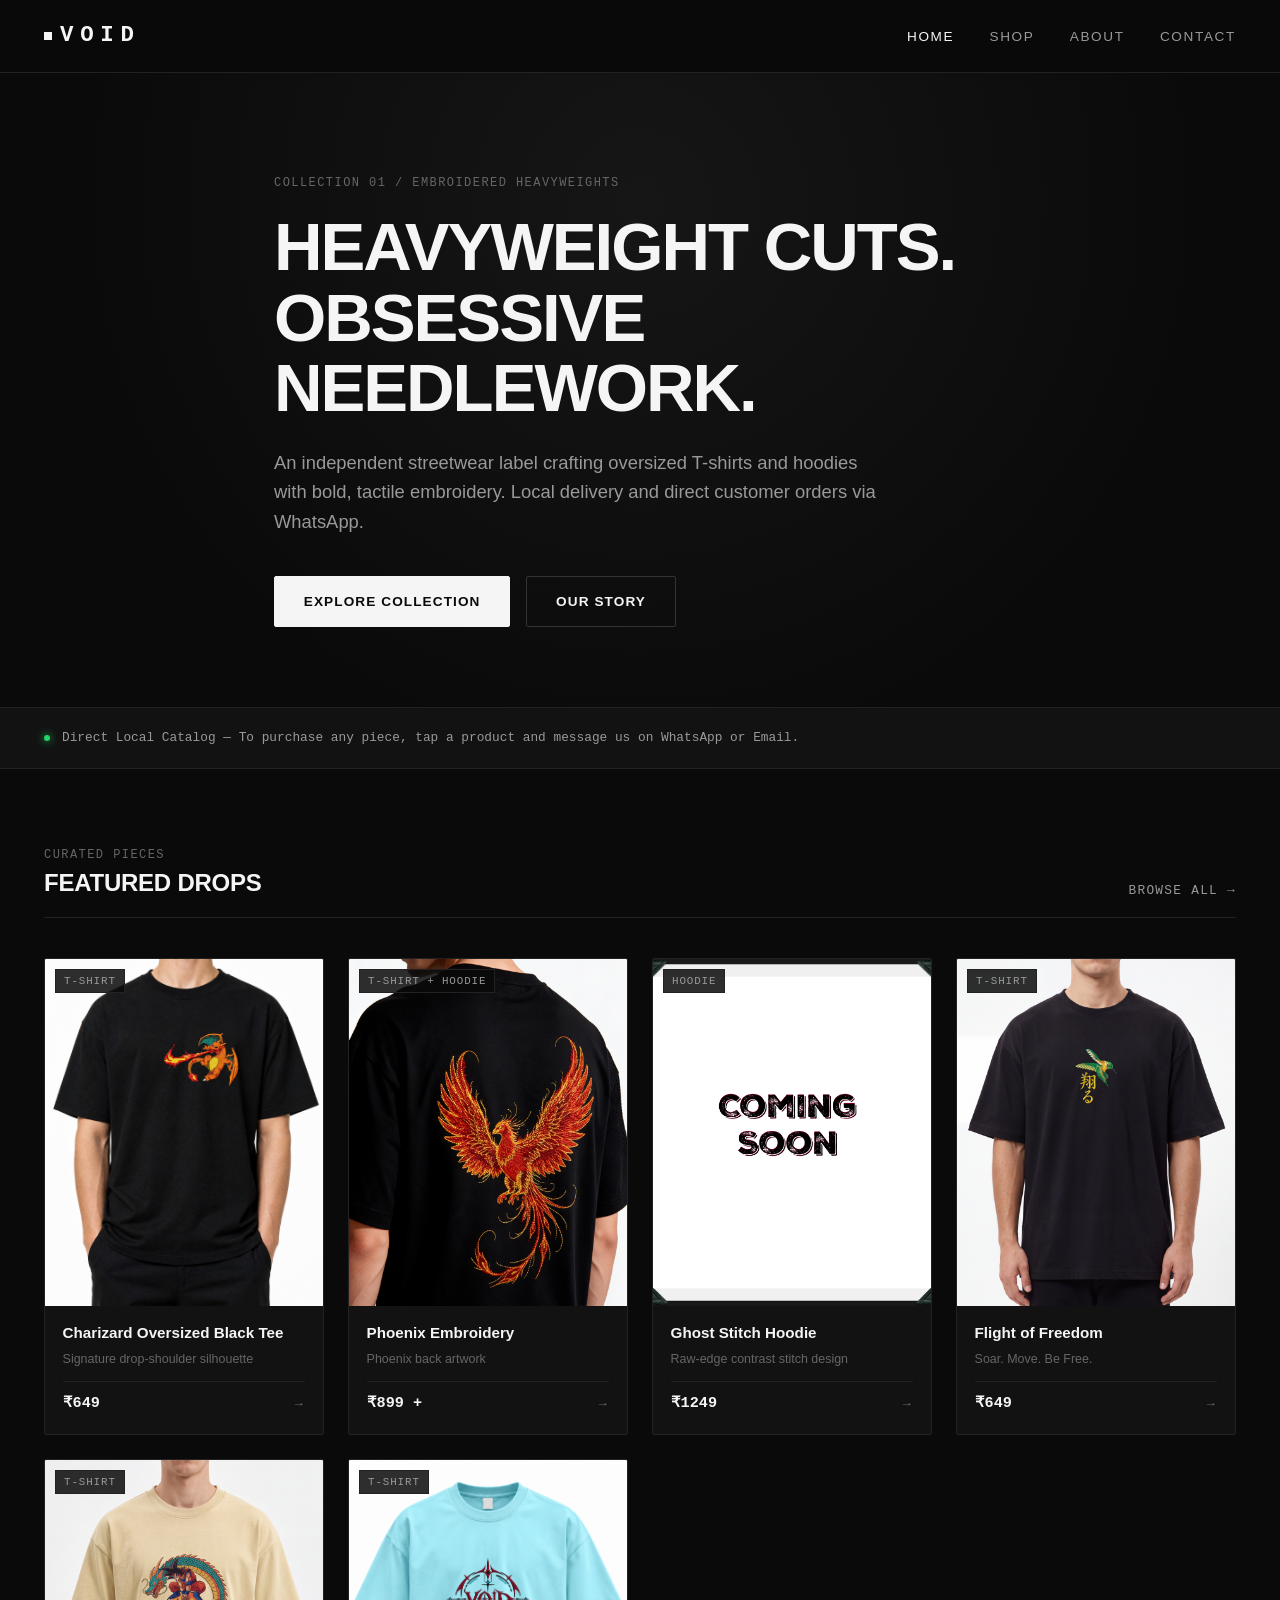
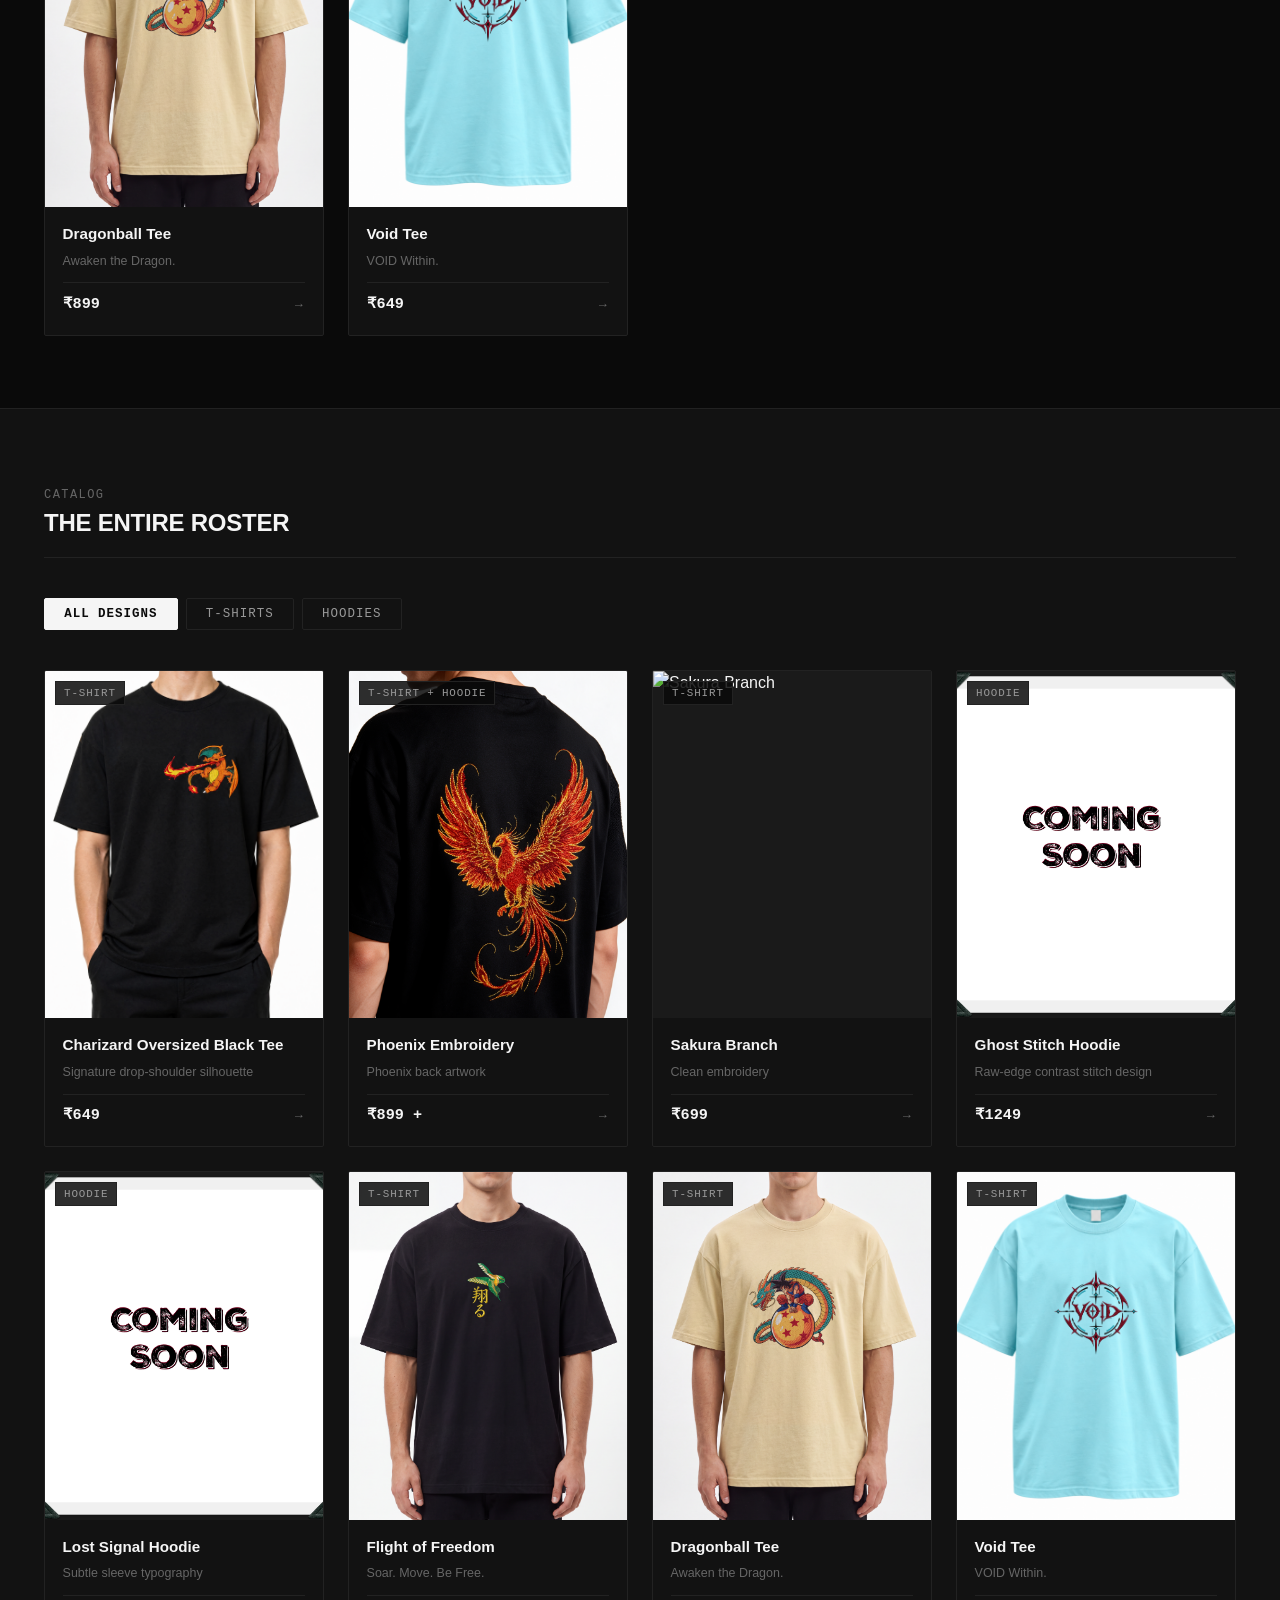
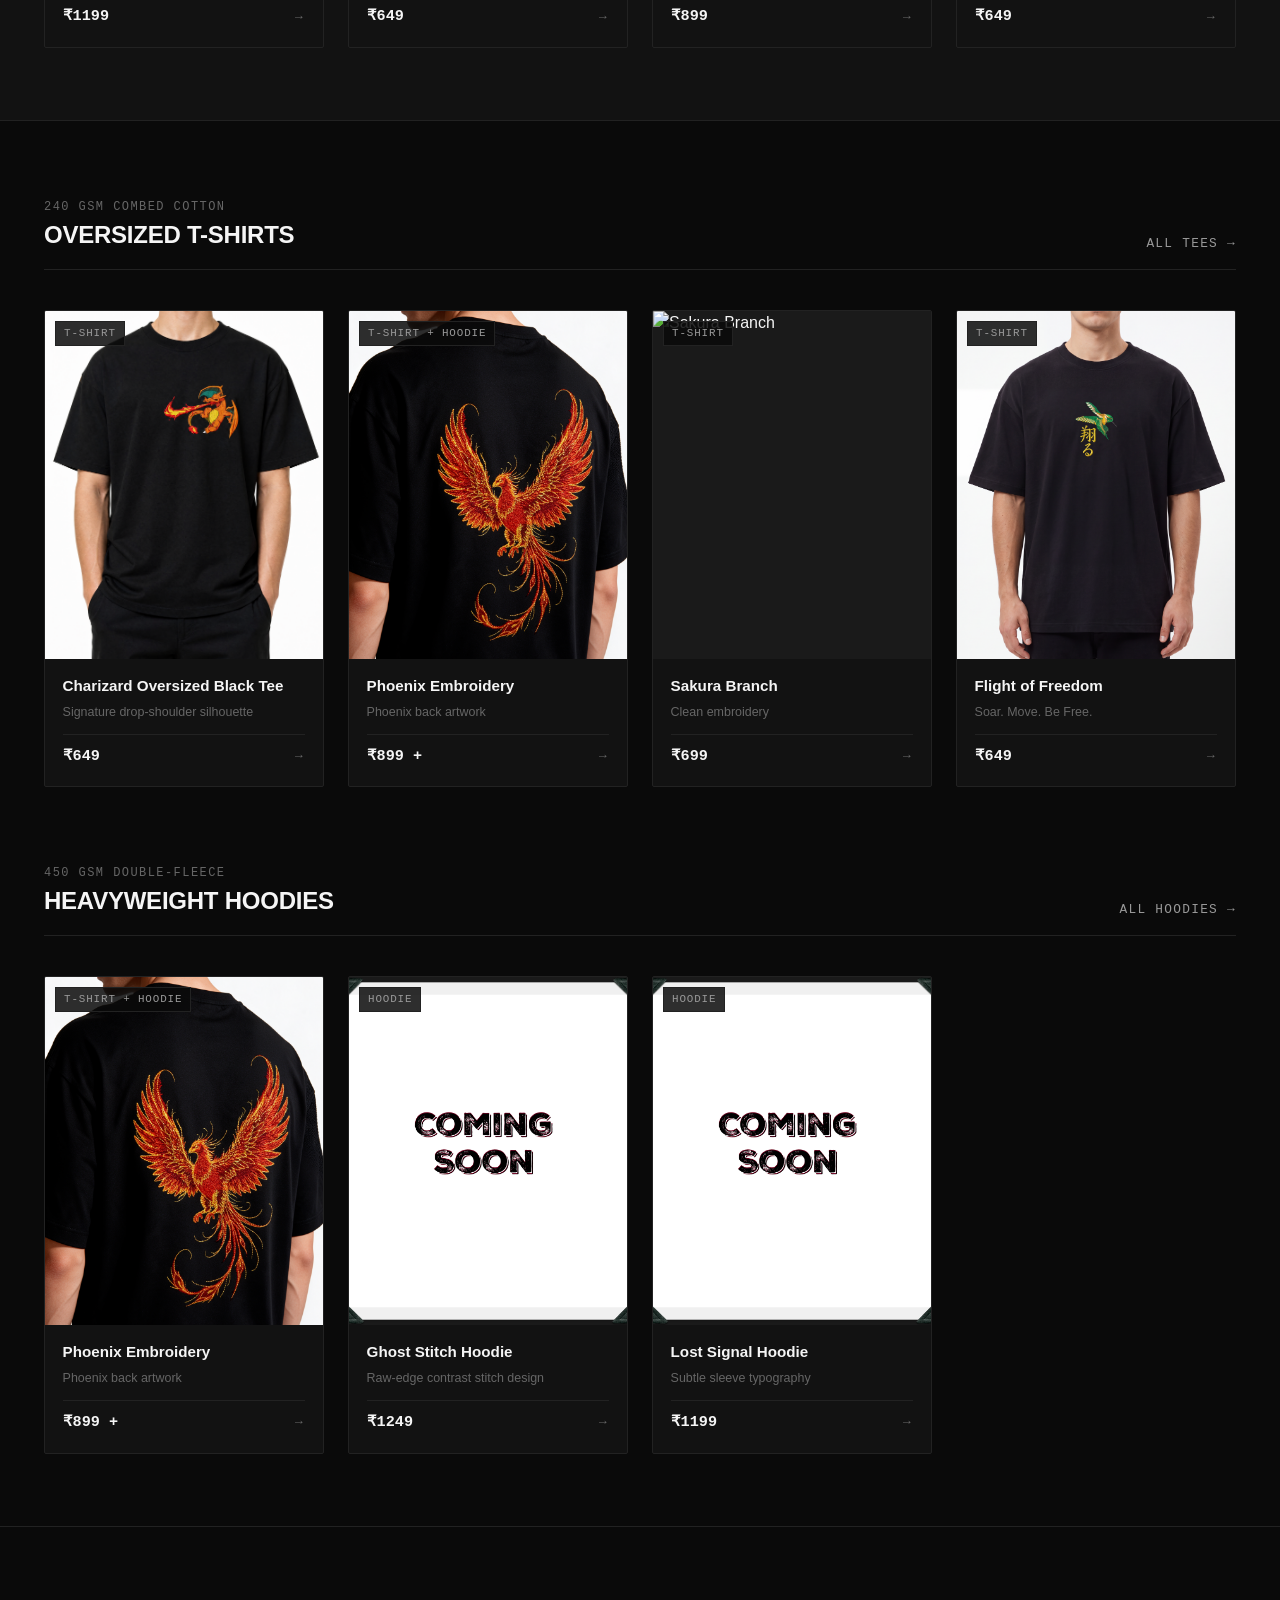
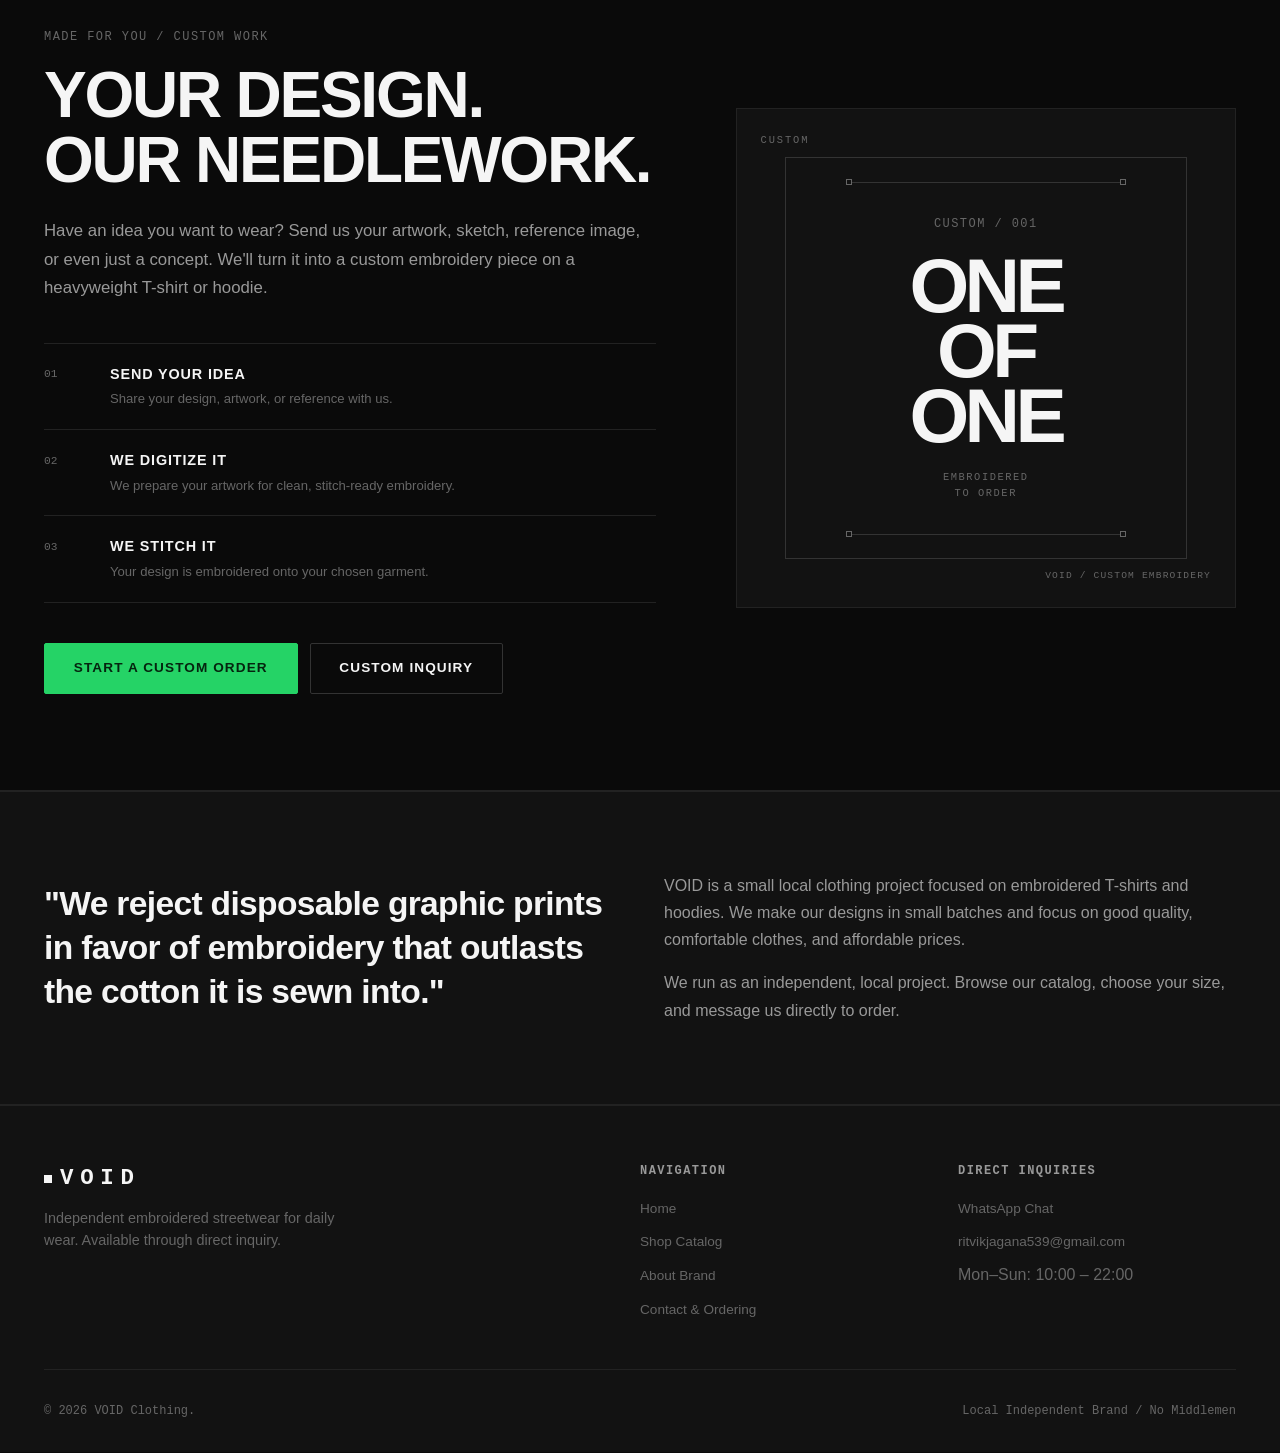
==== commit 0afd758e: "layout mod" ====
--- a/index.html
+++ b/index.html
@@ -76,11 +76,19 @@
           </div>
         </div>
 
+        
         <div class="filter-tabs">
-          <button class="filter-btn active" data-category="all" type="button">All (8)</button>
-          <button class="filter-btn" data-category="t-shirts" type="button">T-Shirts</button>
-          <button class="filter-btn" data-category="hoodies" type="button">Hoodies</button>
-        </div>
+        <button class="filter-btn active" data-category="all" type="button">
+          All Designs
+        </button>
+        <button class="filter-btn" data-category="t-shirts" type="button">
+          T-Shirts
+        </button>
+        <button class="filter-btn" data-category="hoodies" type="button">
+          Hoodies
+        </button>
+      </div>
+
 
         <div id="shop-grid" class="product-grid"></div>
       </div>
--- a/css/style.css
+++ b/css/style.css
@@ -581,6 +581,21 @@
   background-color: var(--text-primary);
   color: var(--bg-primary);
   border-color: var(--text-primary);
+  
+}
+
+/* Out of stock size */
+.size-btn.out-of-stock {
+  position: relative;
+  color: var(--text-muted);
+  border-color: var(--border-subtle);
+  cursor: not-allowed;
+  opacity: 0.55;
+  text-decoration: line-through;
+}
+
+.size-btn.out-of-stock:hover {
+  border-color: var(--border-subtle);
 }
 
 .color-chip {
@@ -1042,4 +1057,67 @@
   .custom-visual {
     min-height: 320px;
   }
-}+}
+
+.stock-message {
+  margin-top: 0.75rem;
+  font-family: var(--font-mono);
+  font-size: 0.75rem;
+  color: var(--text-secondary);
+  min-height: 1.2em;
+}
+
+.stock-message.low-stock {
+  color: var(--text-primary);
+  font-weight: 600;
+}
+
+
+
+/* Garment and color selectors */
+.variant-selector {
+  display: flex;
+  gap: 0.6rem;
+  flex-wrap: wrap;
+}
+
+.variant-btn {
+  min-height: 42px;
+  padding: 0.65rem 1.1rem;
+  border: 1px solid var(--border-subtle);
+  background: var(--bg-surface);
+  color: var(--text-primary);
+  font-family: var(--font-mono);
+  font-size: 0.82rem;
+  border-radius: var(--radius-sm);
+  transition: var(--transition);
+}
+
+.variant-btn:hover {
+  border-color: var(--border-medium);
+}
+
+.variant-btn.active {
+  background: var(--text-primary);
+  color: var(--bg-primary);
+  border-color: var(--text-primary);
+  font-weight: 700;
+}
+
+.color-select {
+  width: 100%;
+  max-width: 360px;
+  min-height: 44px;
+  padding: 0.7rem 0.8rem;
+  border: 1px solid var(--border-medium);
+  border-radius: var(--radius-sm);
+  background: var(--bg-surface);
+  color: var(--text-primary);
+  font: inherit;
+}
+
+.variant-note {
+  color: var(--text-muted);
+  font-size: 0.85rem;
+  line-height: 1.6;
+}
